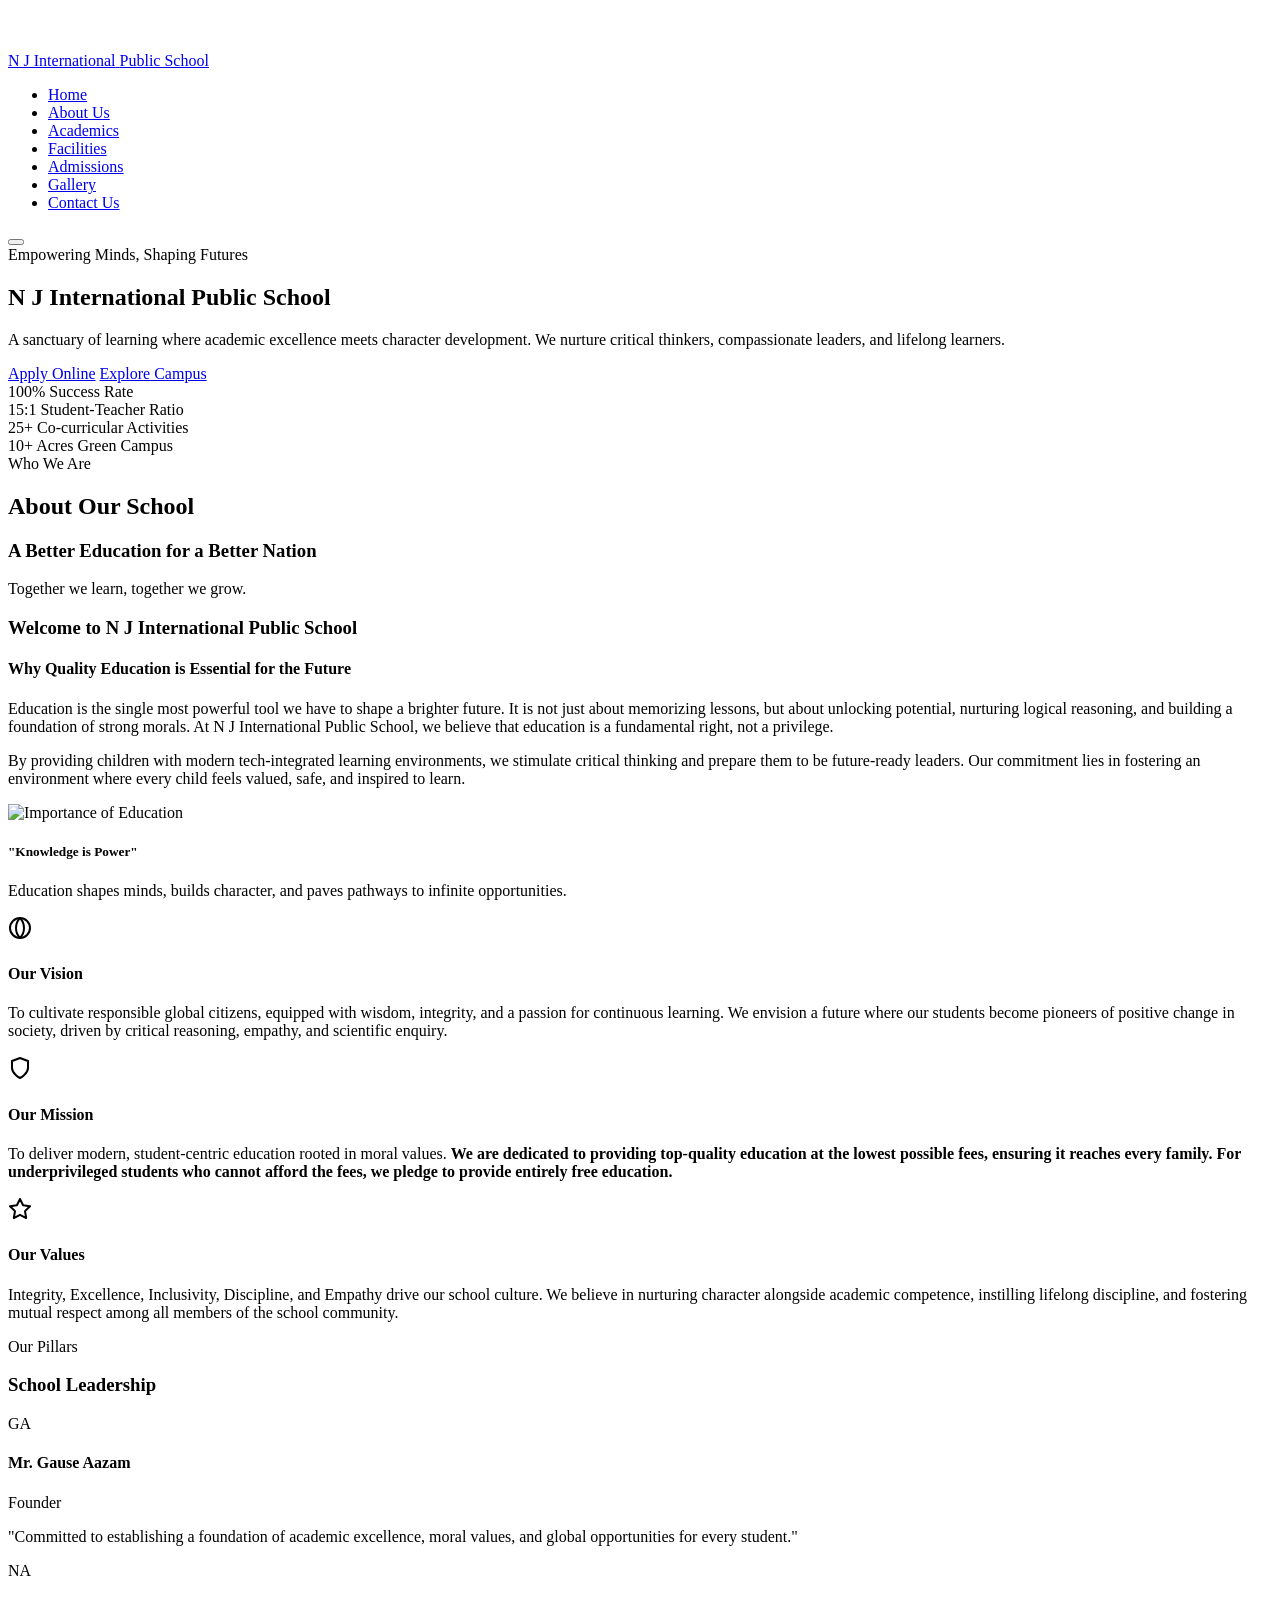
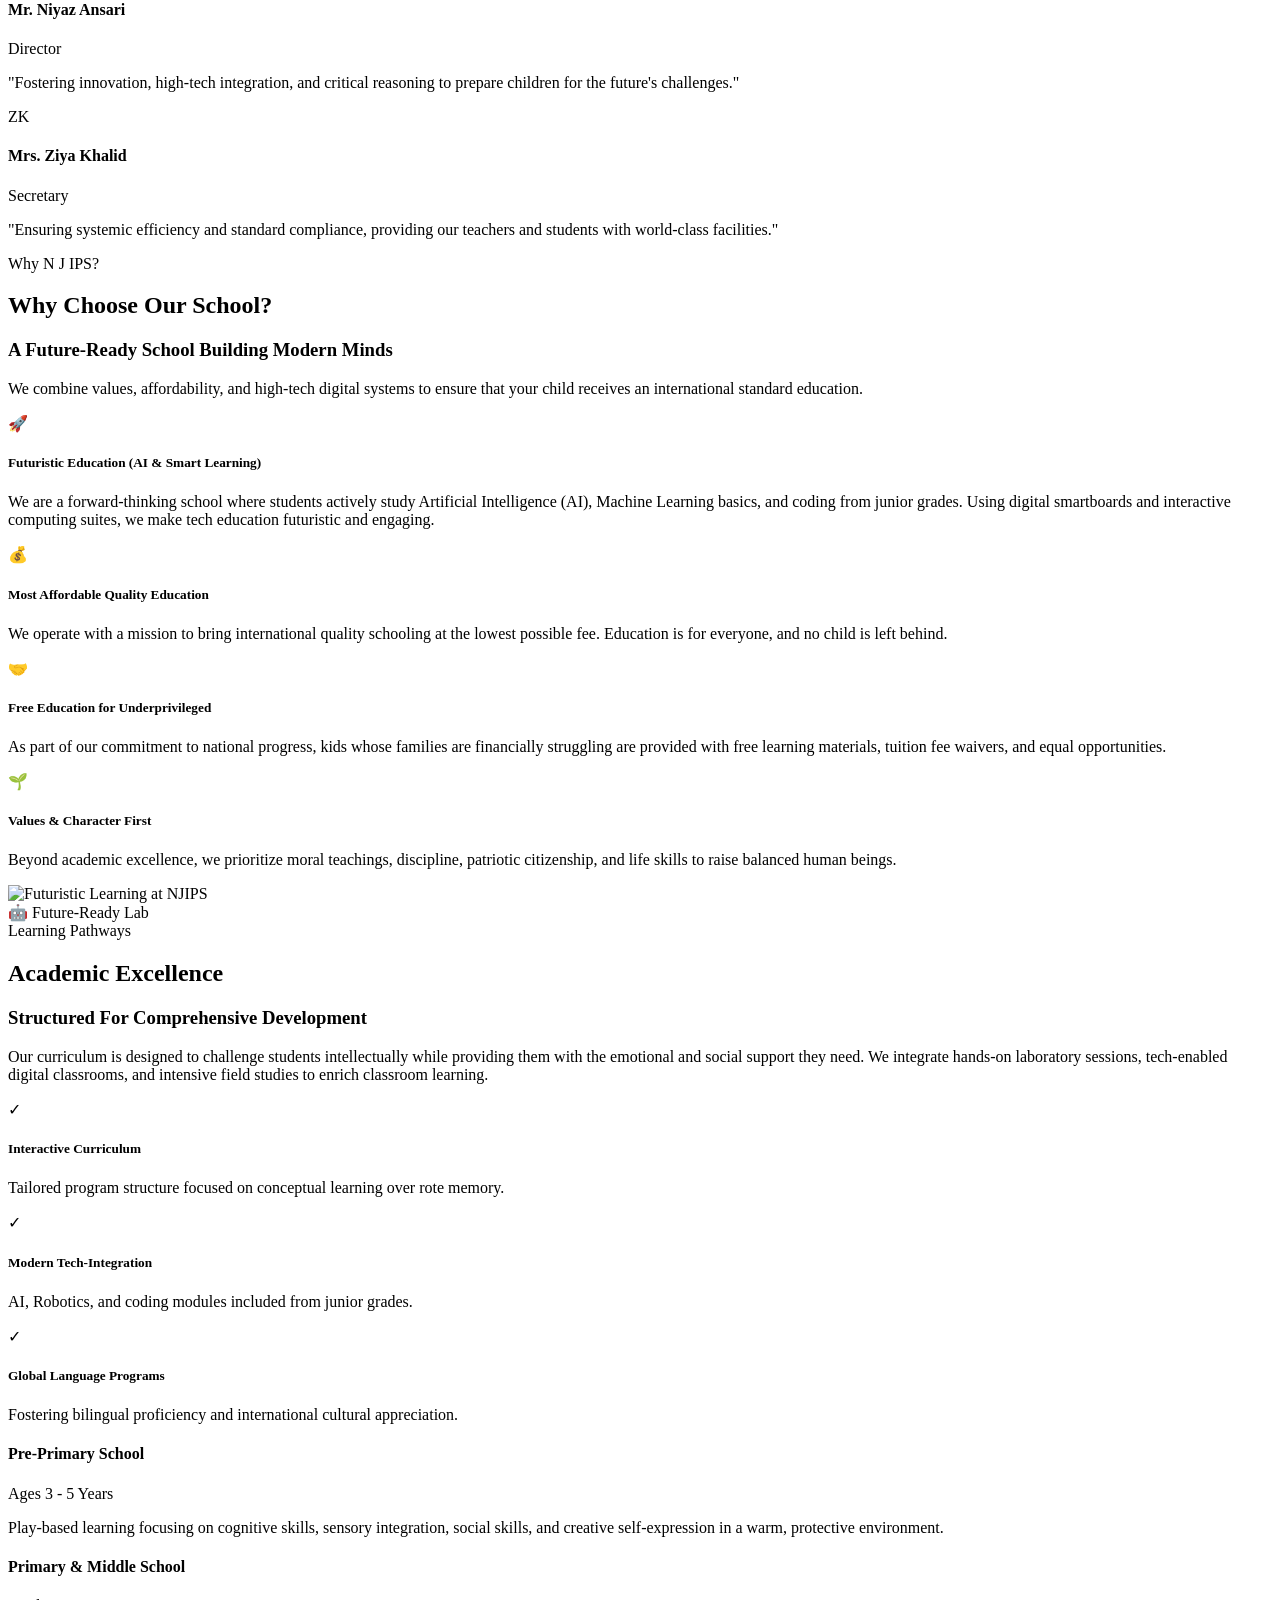
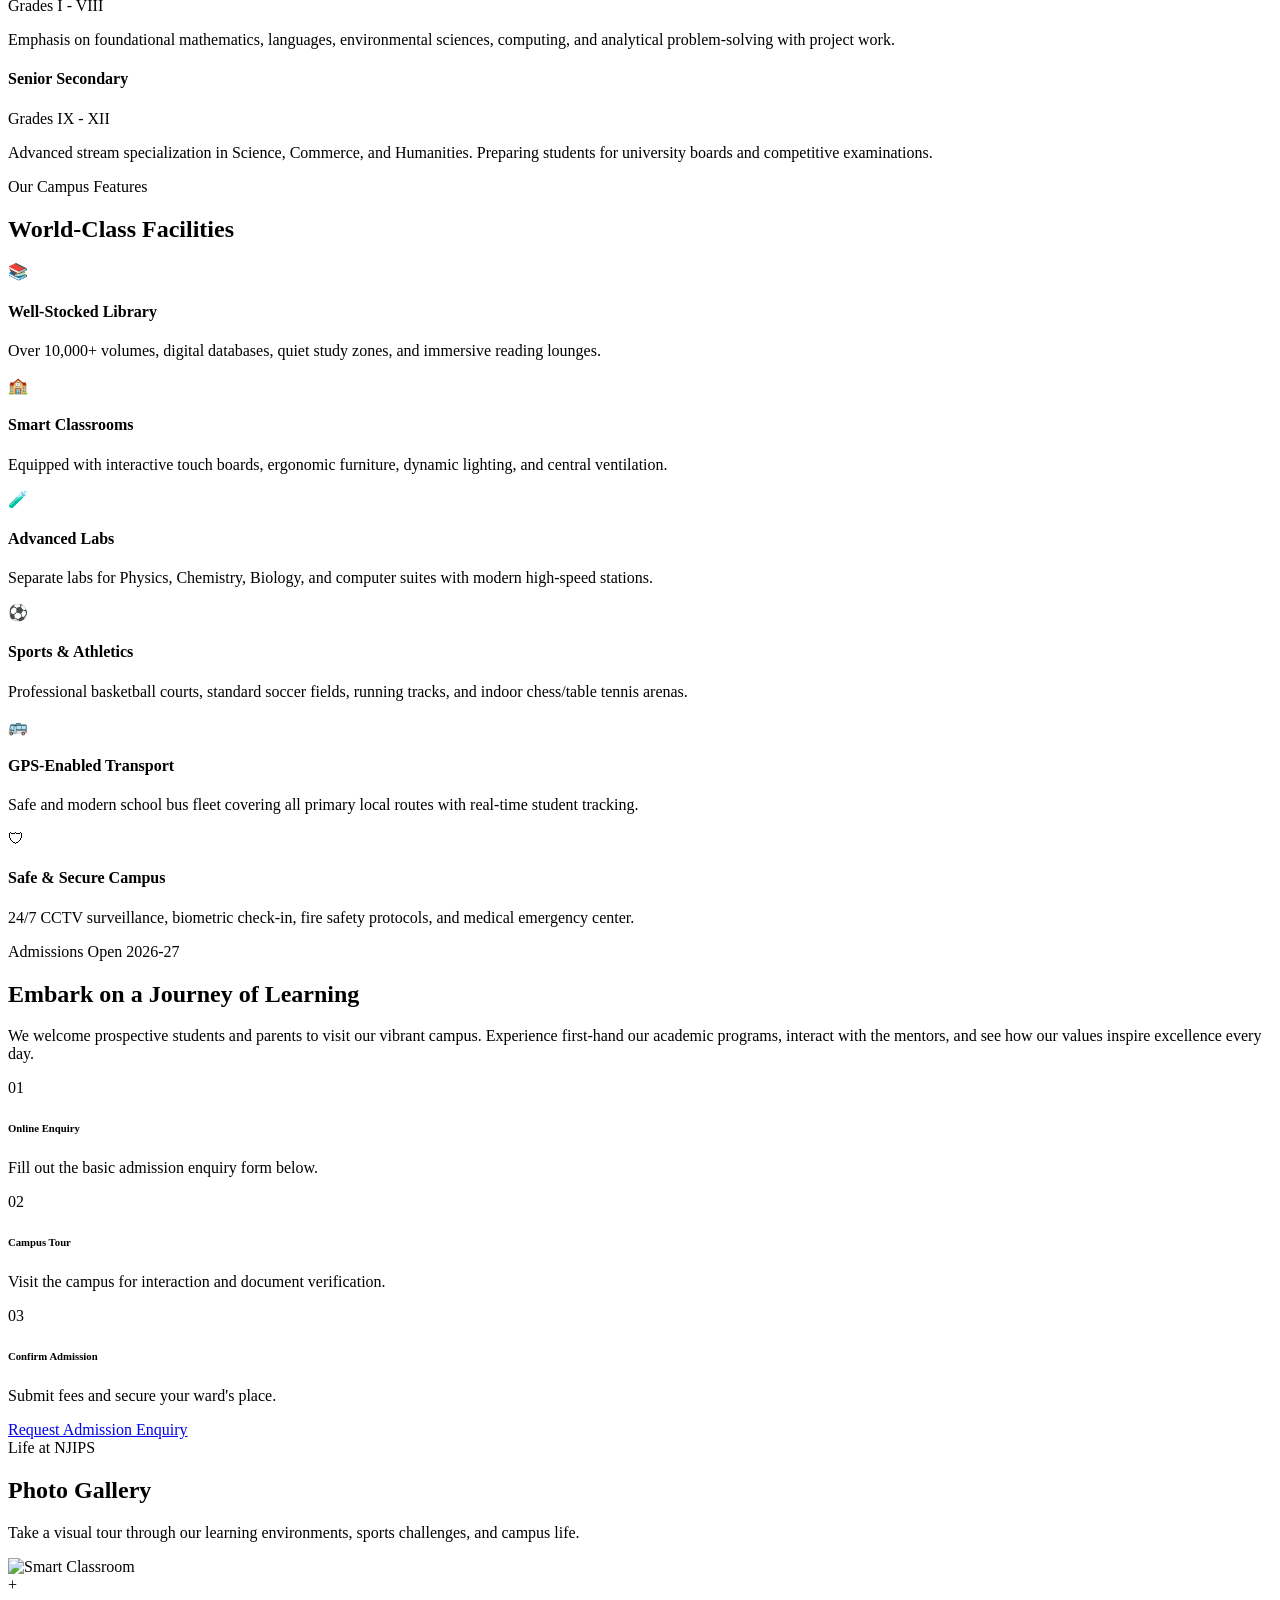
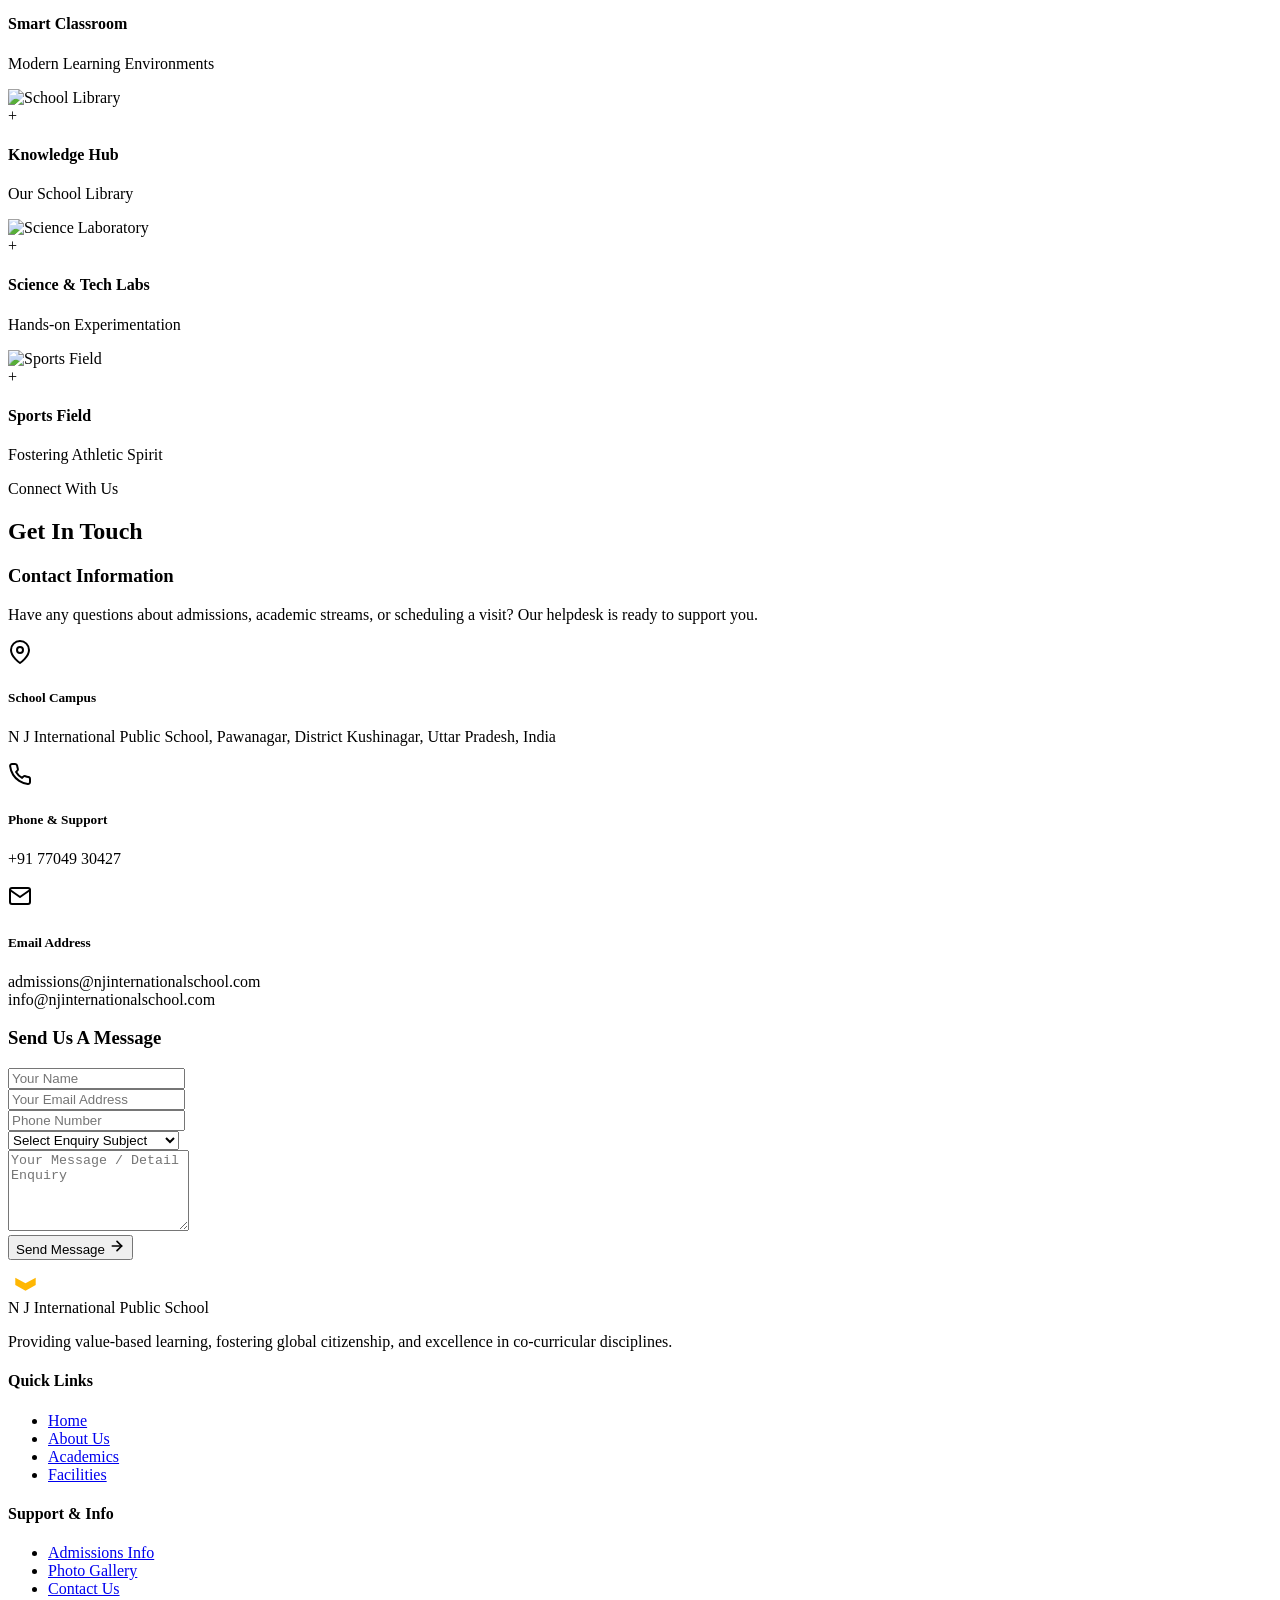
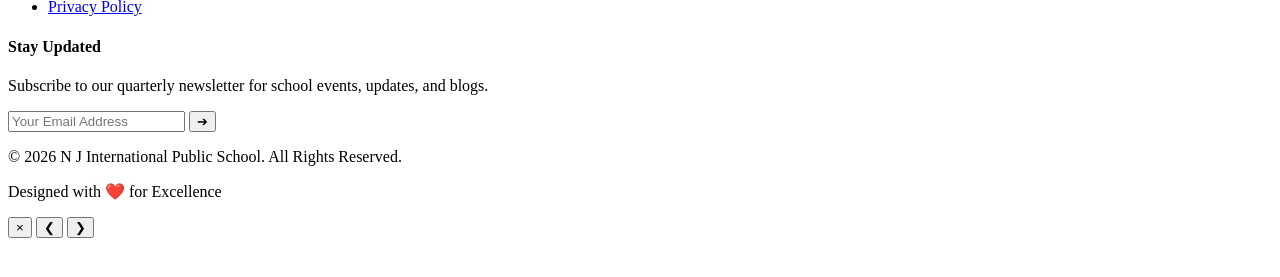
==== index.html @ 153fb217 "Add files via upload" ====
<!DOCTYPE html>
<html lang="en">
<head>
    <meta charset="UTF-8">
    <meta name="viewport" content="width=device-width, initial-scale=1.0">
    <title>N J International Public School | Nurturing Future Leaders</title>
    <meta name="description" content="Welcome to N J International Public School. We provide quality education, holistic development, and world-class facilities in a nurturing environment.">
    <!-- Google Fonts -->
    <link rel="preconnect" href="https://fonts.googleapis.com">
    <link rel="preconnect" href="https://fonts.gstatic.com" crossorigin>
    <link href="https://fonts.googleapis.com/css2?family=Outfit:wght@300;400;500;600;700;800&family=Plus+Jakarta+Sans:wght@300;400;500;600;700&display=swap" rel="stylesheet">
    <!-- Stylesheet -->
    <link rel="stylesheet" href="css/style.css">
</head>
<body>

<!-- Header & Navigation -->
<header id="main-header">
    <div class="container header-container">
        <a href="#home" class="logo-area">
            <div class="logo-icon">
                <svg width="40" height="40" viewBox="0 0 24 24" fill="none" xmlns="http://www.w3.org/2000/svg">
                    <path d="M12 3L1 9L12 15L21 10.09V17H23V9L12 3Z" fill="var(--color-primary)"/>
                    <path d="M5 12.18V17.18L12 21L19 17.18V12.18L12 16L5 12.18Z" fill="var(--color-secondary)"/>
                </svg>
            </div>
            <div class="logo-text">
                <span class="brand-name">N J International</span>
                <span class="brand-sub">Public School</span>
            </div>
        </a>
        
        <nav class="nav-bar" id="nav-bar">
            <ul class="nav-links">
                <li><a href="#home" class="nav-link active">Home</a></li>
                <li><a href="#about" class="nav-link">About Us</a></li>
                <li><a href="#academics" class="nav-link">Academics</a></li>
                <li><a href="#facilities" class="nav-link">Facilities</a></li>
                <li><a href="#admissions" class="nav-link">Admissions</a></li>
                <li><a href="#gallery" class="nav-link">Gallery</a></li>
                <li><a href="#contact" class="nav-link">Contact Us</a></li>
            </ul>
        </nav>

        <button class="mobile-nav-toggle" aria-label="Toggle Menu" id="mobile-toggle">
            <span class="hamburger"></span>
        </button>
    </div>
</header>

<!-- Hero Section -->
<section id="home" class="hero">
    <div class="hero-overlay"></div>
    <div class="container hero-container">
        <div class="hero-content">
            <span class="hero-tag">Empowering Minds, Shaping Futures</span>
            <h1 class="hero-title">N J International Public School</h1>
            <p class="hero-description">
                A sanctuary of learning where academic excellence meets character development. We nurture critical thinkers, compassionate leaders, and lifelong learners.
            </p>
            <div class="hero-actions">
                <a href="#admissions" class="btn btn-primary" id="btn-hero-apply">Apply Online</a>
                <a href="#about" class="btn btn-secondary" id="btn-hero-explore">Explore Campus</a>
            </div>
        </div>
    </div>
    <div class="hero-shapes">
        <div class="shape shape-1"></div>
        <div class="shape shape-2"></div>
    </div>
</section>

<!-- Quick Stats Section -->
<section class="stats-bar">
    <div class="container stats-container">
        <div class="stat-item">
            <span class="stat-number">100%</span>
            <span class="stat-label">Success Rate</span>
        </div>
        <div class="stat-item">
            <span class="stat-number">15:1</span>
            <span class="stat-label">Student-Teacher Ratio</span>
        </div>
        <div class="stat-item">
            <span class="stat-number">25+</span>
            <span class="stat-label">Co-curricular Activities</span>
        </div>
        <div class="stat-item">
            <span class="stat-number">10+</span>
            <span class="stat-label">Acres Green Campus</span>
        </div>
    </div>
</section>

<!-- About Us Section -->
<section id="about" class="section-padding">
    <div class="container">
        <div class="section-header">
            <span class="sub-title">Who We Are</span>
            <h2 class="section-title">About Our School</h2>
            <div class="title-bar"></div>
        </div>
        
        <!-- Slogan Banner -->
        <div class="slogan-banner">
            <h3>A Better Education for a Better Nation</h3>
            <p>Together we learn, together we grow.</p>
        </div>

        <div class="about-wrapper">
            <div class="about-info">
                <h3 class="about-headline">Welcome to N J International Public School</h3>
                <h4 class="about-subheadline">Why Quality Education is Essential for the Future</h4>
                <p class="about-text">
                    Education is the single most powerful tool we have to shape a brighter future. It is not just about memorizing lessons, but about unlocking potential, nurturing logical reasoning, and building a foundation of strong morals. At N J International Public School, we believe that education is a fundamental right, not a privilege.
                </p>
                <p class="about-text">
                    By providing children with modern tech-integrated learning environments, we stimulate critical thinking and prepare them to be future-ready leaders. Our commitment lies in fostering an environment where every child feels valued, safe, and inspired to learn.
                </p>
            </div>
            
            <div class="about-image-side">
                <div class="about-image-wrapper">
                    <img src="images/education_importance.png" alt="Importance of Education" loading="lazy">
                    <div class="image-overlay-card">
                        <h5>"Knowledge is Power"</h5>
                        <p>Education shapes minds, builds character, and paves pathways to infinite opportunities.</p>
                    </div>
                </div>
            </div>
        </div>

        <!-- Vision, Mission & Values Grid -->
        <div class="about-pillars-grid">
            <div class="about-pillar-card card-vision">
                <div class="pillar-icon">
                    <svg width="24" height="24" viewBox="0 0 24 24" fill="none" stroke="currentColor" stroke-width="2" stroke-linecap="round" stroke-linejoin="round"><circle cx="12" cy="12" r="10"/><path d="M12 2a14.5 14.5 0 0 0 0 20 14.5 14.5 0 0 0 0-20"/></svg>
                </div>
                <h4>Our Vision</h4>
                <p>To cultivate responsible global citizens, equipped with wisdom, integrity, and a passion for continuous learning. We envision a future where our students become pioneers of positive change in society, driven by critical reasoning, empathy, and scientific enquiry.</p>
            </div>
            
            <div class="about-pillar-card card-mission">
                <div class="pillar-icon">
                    <svg width="24" height="24" viewBox="0 0 24 24" fill="none" stroke="currentColor" stroke-width="2" stroke-linecap="round" stroke-linejoin="round"><path d="M12 22s8-4 8-10V5l-8-3-8 3v7c0 6 8 10 8 10z"/></svg>
                </div>
                <h4>Our Mission</h4>
                <p>To deliver modern, student-centric education rooted in moral values. <strong>We are dedicated to providing top-quality education at the lowest possible fees, ensuring it reaches every family. For underprivileged students who cannot afford the fees, we pledge to provide entirely free education.</strong></p>
            </div>
            
            <div class="about-pillar-card card-values">
                <div class="pillar-icon">
                    <svg width="24" height="24" viewBox="0 0 24 24" fill="none" stroke="currentColor" stroke-width="2" stroke-linecap="round" stroke-linejoin="round"><polygon points="12 2 15.09 8.26 22 9.27 17 14.14 18.18 21.02 12 17.77 5.82 21.02 7 14.14 2 9.27 8.91 8.26 12 2"/></svg>
                </div>
                <h4>Our Values</h4>
                <p>Integrity, Excellence, Inclusivity, Discipline, and Empathy drive our school culture. We believe in nurturing character alongside academic competence, instilling lifelong discipline, and fostering mutual respect among all members of the school community.</p>
            </div>
        </div>
        
        <!-- School Leadership Sub-section -->
        <div class="leadership-section">
            <div class="section-header small-header">
                <span class="sub-title">Our Pillars</span>
                <h3 class="leadership-title">School Leadership</h3>
                <div class="title-bar"></div>
            </div>
            
            <div class="leadership-grid">
                <div class="leader-card">
                    <div class="leader-avatar">GA</div>
                    <h4>Mr. Gause Aazam</h4>
                    <span class="leader-role">Founder</span>
                    <p class="leader-message">"Committed to establishing a foundation of academic excellence, moral values, and global opportunities for every student."</p>
                </div>
                
                <div class="leader-card">
                    <div class="leader-avatar">NA</div>
                    <h4>Mr. Niyaz Ansari</h4>
                    <span class="leader-role">Director</span>
                    <p class="leader-message">"Fostering innovation, high-tech integration, and critical reasoning to prepare children for the future's challenges."</p>
                </div>
                
                <div class="leader-card">
                    <div class="leader-avatar">ZK</div>
                    <h4>Mrs. Ziya Khalid</h4>
                    <span class="leader-role">Secretary</span>
                    <p class="leader-message">"Ensuring systemic efficiency and standard compliance, providing our teachers and students with world-class facilities."</p>
                </div>
            </div>
        </div>
    </div>

<!-- Why Choose Us Section -->
<section id="why-choose" class="section-padding">
    <div class="container">
        <div class="section-header">
            <span class="sub-title">Why N J IPS?</span>
            <h2 class="section-title">Why Choose Our School?</h2>
            <div class="title-bar"></div>
        </div>

        <div class="why-choose-wrapper">
            <div class="why-choose-text">
                <h3>A Future-Ready School Building Modern Minds</h3>
                <p class="why-choose-lead">
                    We combine values, affordability, and high-tech digital systems to ensure that your child receives an international standard education.
                </p>

                <div class="why-points-grid">
                    <div class="why-point-item">
                        <div class="point-icon">🚀</div>
                        <div>
                            <h5>Futuristic Education (AI & Smart Learning)</h5>
                            <p>We are a forward-thinking school where students actively study Artificial Intelligence (AI), Machine Learning basics, and coding from junior grades. Using digital smartboards and interactive computing suites, we make tech education futuristic and engaging.</p>
                        </div>
                    </div>

                    <div class="why-point-item">
                        <div class="point-icon">💰</div>
                        <div>
                            <h5>Most Affordable Quality Education</h5>
                            <p>We operate with a mission to bring international quality schooling at the lowest possible fee. Education is for everyone, and no child is left behind.</p>
                        </div>
                    </div>

                    <div class="why-point-item">
                        <div class="point-icon">🤝</div>
                        <div>
                            <h5>Free Education for Underprivileged</h5>
                            <p>As part of our commitment to national progress, kids whose families are financially struggling are provided with free learning materials, tuition fee waivers, and equal opportunities.</p>
                        </div>
                    </div>

                    <div class="why-point-item">
                        <div class="point-icon">🌱</div>
                        <div>
                            <h5>Values & Character First</h5>
                            <p>Beyond academic excellence, we prioritize moral teachings, discipline, patriotic citizenship, and life skills to raise balanced human beings.</p>
                        </div>
                    </div>
                </div>
            </div>

            <div class="why-choose-image">
                <div class="why-image-container">
                    <img src="images/futuristic_learning.png" alt="Futuristic Learning at NJIPS" loading="lazy">
                    <div class="tech-glow-badge">
                        <span>🤖 Future-Ready Lab</span>
                    </div>
                </div>
            </div>
        </div>
    </div>
</section>

<!-- Academics Section -->
<section id="academics" class="section-padding light-bg">
    <div class="container">
        <div class="section-header">
            <span class="sub-title">Learning Pathways</span>
            <h2 class="section-title">Academic Excellence</h2>
            <div class="title-bar"></div>
        </div>

        <div class="academics-grid">
            <div class="academic-text-column">
                <h3>Structured For Comprehensive Development</h3>
                <p>
                    Our curriculum is designed to challenge students intellectually while providing them with the emotional and social support they need. We integrate hands-on laboratory sessions, tech-enabled digital classrooms, and intensive field studies to enrich classroom learning.
                </p>
                <div class="academics-bullets">
                    <div class="bullet-item">
                        <span class="bullet-check">✓</span>
                        <div>
                            <h5>Interactive Curriculum</h5>
                            <p>Tailored program structure focused on conceptual learning over rote memory.</p>
                        </div>
                    </div>
                    <div class="bullet-item">
                        <span class="bullet-check">✓</span>
                        <div>
                            <h5>Modern Tech-Integration</h5>
                            <p>AI, Robotics, and coding modules included from junior grades.</p>
                        </div>
                    </div>
                    <div class="bullet-item">
                        <span class="bullet-check">✓</span>
                        <div>
                            <h5>Global Language Programs</h5>
                            <p>Fostering bilingual proficiency and international cultural appreciation.</p>
                        </div>
                    </div>
                </div>
            </div>

            <div class="academics-cards-column">
                <div class="academic-tier-card">
                    <div class="tier-header">
                        <h4>Pre-Primary School</h4>
                        <span class="tier-age">Ages 3 - 5 Years</span>
                    </div>
                    <p>Play-based learning focusing on cognitive skills, sensory integration, social skills, and creative self-expression in a warm, protective environment.</p>
                </div>
                
                <div class="academic-tier-card featured-tier">
                    <div class="tier-header">
                        <h4>Primary & Middle School</h4>
                        <span class="tier-age">Grades I - VIII</span>
                    </div>
                    <p>Emphasis on foundational mathematics, languages, environmental sciences, computing, and analytical problem-solving with project work.</p>
                </div>

                <div class="academic-tier-card">
                    <div class="tier-header">
                        <h4>Senior Secondary</h4>
                        <span class="tier-age">Grades IX - XII</span>
                    </div>
                    <p>Advanced stream specialization in Science, Commerce, and Humanities. Preparing students for university boards and competitive examinations.</p>
                </div>
            </div>
        </div>
    </div>
</section>

<!-- Facilities Section -->
<section id="facilities" class="section-padding">
    <div class="container">
        <div class="section-header">
            <span class="sub-title">Our Campus Features</span>
            <h2 class="section-title">World-Class Facilities</h2>
            <div class="title-bar"></div>
        </div>
        
        <div class="facilities-grid">
            <div class="facility-card">
                <div class="facility-icon">📚</div>
                <div class="facility-info">
                    <h4>Well-Stocked Library</h4>
                    <p>Over 10,000+ volumes, digital databases, quiet study zones, and immersive reading lounges.</p>
                </div>
            </div>
            
            <div class="facility-card">
                <div class="facility-icon">🏫</div>
                <div class="facility-info">
                    <h4>Smart Classrooms</h4>
                    <p>Equipped with interactive touch boards, ergonomic furniture, dynamic lighting, and central ventilation.</p>
                </div>
            </div>
            
            <div class="facility-card">
                <div class="facility-icon">🧪</div>
                <div class="facility-info">
                    <h4>Advanced Labs</h4>
                    <p>Separate labs for Physics, Chemistry, Biology, and computer suites with modern high-speed stations.</p>
                </div>
            </div>
            
            <div class="facility-card">
                <div class="facility-icon">⚽</div>
                <div class="facility-info">
                    <h4>Sports & Athletics</h4>
                    <p>Professional basketball courts, standard soccer fields, running tracks, and indoor chess/table tennis arenas.</p>
                </div>
            </div>
            
            <div class="facility-card">
                <div class="facility-icon">🚌</div>
                <div class="facility-info">
                    <h4>GPS-Enabled Transport</h4>
                    <p>Safe and modern school bus fleet covering all primary local routes with real-time student tracking.</p>
                </div>
            </div>
            
            <div class="facility-card">
                <div class="facility-icon">🛡</div>
                <div class="facility-info">
                    <h4>Safe & Secure Campus</h4>
                    <p>24/7 CCTV surveillance, biometric check-in, fire safety protocols, and medical emergency center.</p>
                </div>
            </div>
        </div>
    </div>
</section>

<!-- Admissions Section -->
<section id="admissions" class="section-padding light-bg admissions-section">
    <div class="container admissions-container">
        <div class="admissions-card">
            <div class="admissions-content">
                <span class="sub-title text-light">Admissions Open 2026-27</span>
                <h2 class="admissions-title">Embark on a Journey of Learning</h2>
                <p class="admissions-p">
                    We welcome prospective students and parents to visit our vibrant campus. Experience first-hand our academic programs, interact with the mentors, and see how our values inspire excellence every day.
                </p>
                <div class="admissions-steps">
                    <div class="step-card">
                        <div class="step-num">01</div>
                        <div>
                            <h6>Online Enquiry</h6>
                            <p>Fill out the basic admission enquiry form below.</p>
                        </div>
                    </div>
                    <div class="step-card">
                        <div class="step-num">02</div>
                        <div>
                            <h6>Campus Tour</h6>
                            <p>Visit the campus for interaction and document verification.</p>
                        </div>
                    </div>
                    <div class="step-card">
                        <div class="step-num">03</div>
                        <div>
                            <h6>Confirm Admission</h6>
                            <p>Submit fees and secure your ward's place.</p>
                        </div>
                    </div>
                </div>
                <a href="#contact" class="btn btn-primary" id="btn-admission-enquiry">Request Admission Enquiry</a>
            </div>
        </div>
    </div>
</section>

<!-- Gallery Section -->
<section id="gallery" class="section-padding">
    <div class="container">
        <div class="section-header">
            <span class="sub-title">Life at NJIPS</span>
            <h2 class="section-title">Photo Gallery</h2>
            <div class="title-bar"></div>
        </div>
        
        <p class="gallery-lead">Take a visual tour through our learning environments, sports challenges, and campus life.</p>
        
        <div class="gallery-grid">
            <div class="gallery-item" data-title="Modern Smart Classroom" data-desc="Fully digital interactive classrooms for student participation.">
                <img src="images/classroom.png" alt="Smart Classroom" loading="lazy">
                <div class="gallery-overlay">
                    <span class="zoom-icon">+</span>
                    <h4>Smart Classroom</h4>
                    <p>Modern Learning Environments</p>
                </div>
            </div>
            
            <div class="gallery-item" data-title="Well-Equipped Library" data-desc="A repository of wisdom with reference materials and digital journals.">
                <img src="images/library.png" alt="School Library" loading="lazy">
                <div class="gallery-overlay">
                    <span class="zoom-icon">+</span>
                    <h4>Knowledge Hub</h4>
                    <p>Our School Library</p>
                </div>
            </div>
            
            <div class="gallery-item" data-title="Science & Tech Labs" data-desc="Nurturing scientific inquisitiveness and practical experimentation.">
                <img src="images/science_lab.png" alt="Science Laboratory" loading="lazy">
                <div class="gallery-overlay">
                    <span class="zoom-icon">+</span>
                    <h4>Science & Tech Labs</h4>
                    <p>Hands-on Experimentation</p>
                </div>
            </div>
            
            <div class="gallery-item" data-title="Sports Playground" data-desc="Wide open football fields and athletic zones to build teamwork.">
                <img src="images/sports_field.png" alt="Sports Field" loading="lazy">
                <div class="gallery-overlay">
                    <span class="zoom-icon">+</span>
                    <h4>Sports Field</h4>
                    <p>Fostering Athletic Spirit</p>
                </div>
            </div>
        </div>
    </div>
</section>

<!-- Contact Us Section -->
<section id="contact" class="section-padding light-bg">
    <div class="container">
        <div class="section-header">
            <span class="sub-title">Connect With Us</span>
            <h2 class="section-title">Get In Touch</h2>
            <div class="title-bar"></div>
        </div>
        
        <div class="contact-wrapper">
            <!-- Contact Details -->
            <div class="contact-details">
                <h3>Contact Information</h3>
                <p class="contact-intro">Have any questions about admissions, academic streams, or scheduling a visit? Our helpdesk is ready to support you.</p>
                
                <div class="contact-info-list">
                    <div class="contact-info-item">
                        <div class="info-icon">
                            <svg width="24" height="24" viewBox="0 0 24 24" fill="none" stroke="currentColor" stroke-width="2" stroke-linecap="round" stroke-linejoin="round"><path d="M21 10c0 7-9 13-9 13s-9-6-9-13a9 9 0 0 1 18 0z"/><circle cx="12" cy="10" r="3"/></svg>
                        </div>
                        <div class="info-content">
                            <h5>School Campus</h5>
                            <p>N J International Public School, Pawanagar, District Kushinagar, Uttar Pradesh, India</p>
                        </div>
                    </div>
                    
                    <div class="contact-info-item">
                        <div class="info-icon">
                            <svg width="24" height="24" viewBox="0 0 24 24" fill="none" stroke="currentColor" stroke-width="2" stroke-linecap="round" stroke-linejoin="round"><path d="M22 16.92v3a2 2 0 0 1-2.18 2 19.79 19.79 0 0 1-8.63-3.07 19.5 19.5 0 0 1-6-6 19.79 19.79 0 0 1-3.07-8.67A2 2 0 0 1 4.11 2h3a2 2 0 0 1 2 1.72 12.84 12.84 0 0 0 .7 2.81 2 2 0 0 1-.45 2.11L8.09 9.91a16 16 0 0 0 6 6l1.27-1.27a2 2 0 0 1 2.11-.45 12.84 12.84 0 0 0 2.81.7A2 2 0 0 1 22 16.92z"/></svg>
                        </div>
                        <div class="info-content">
                            <h5>Phone & Support</h5>
                            <p>+91 77049 30427</p>
                        </div>
                    </div>
                    
                    <div class="contact-info-item">
                        <div class="info-icon">
                            <svg width="24" height="24" viewBox="0 0 24 24" fill="none" stroke="currentColor" stroke-width="2" stroke-linecap="round" stroke-linejoin="round"><path d="M4 4h16c1.1 0 2 .9 2 2v12c0 1.1-.9 2-2 2H4c-1.1 0-2-.9-2-2V6c0-1.1.9-2 2-2z"/><polyline points="22,6 12,13 2,6"/></svg>
                        </div>
                        <div class="info-content">
                            <h5>Email Address</h5>
                            <p>admissions@njinternationalschool.com<br>info@njinternationalschool.com</p>
                        </div>
                    </div>
                </div>
            </div>
            
            <!-- Contact Form -->
            <div class="contact-form-container">
                <h3>Send Us A Message</h3>
                <form class="contact-form" id="contact-form-element">
                    <div class="form-row">
                        <div class="form-group">
                            <input type="text" id="contact-name" name="name" placeholder="Your Name" required>
                        </div>
                        <div class="form-group">
                            <input type="email" id="contact-email" name="email" placeholder="Your Email Address" required>
                        </div>
                    </div>
                    
                    <div class="form-row">
                        <div class="form-group">
                            <input type="tel" id="contact-phone" name="phone" placeholder="Phone Number" required>
                        </div>
                        <div class="form-group">
                            <select id="contact-subject" name="subject" required>
                                <option value="" disabled selected>Select Enquiry Subject</option>
                                <option value="Admissions">Admission Inquiry</option>
                                <option value="General">General Questions</option>
                                <option value="Careers">Careers & Staff Positions</option>
                                <option value="Feedback">Feedback</option>
                            </select>
                        </div>
                    </div>
                    
                    <div class="form-group">
                        <textarea id="contact-message" name="message" rows="5" placeholder="Your Message / Detail Enquiry" required></textarea>
                    </div>
                    
                    <button type="submit" class="btn btn-primary btn-submit" id="btn-contact-submit">
                        <span>Send Message</span>
                        <svg class="submit-arrow" width="16" height="16" viewBox="0 0 24 24" fill="none" stroke="currentColor" stroke-width="2.5" stroke-linecap="round" stroke-linejoin="round"><line x1="5" y1="12" x2="19" y2="12"/><polyline points="12 5 19 12 12 19"/></svg>
                    </button>
                </form>
            </div>
        </div>
    </div>
</section>

<!-- Footer -->
<footer class="footer">
    <div class="container footer-grid">
        <div class="footer-brand-column">
            <div class="logo-area">
                <div class="logo-icon">
                    <svg width="35" height="35" viewBox="0 0 24 24" fill="none" xmlns="http://www.w3.org/2000/svg">
                        <path d="M12 3L1 9L12 15L21 10.09V17H23V9L12 3Z" fill="#fff"/>
                        <path d="M5 12.18V17.18L12 21L19 17.18V12.18L12 16L5 12.18Z" fill="#ffb703"/>
                    </svg>
                </div>
                <div class="logo-text">
                    <span class="brand-name text-white">N J International</span>
                    <span class="brand-sub text-gold">Public School</span>
                </div>
            </div>
            <p class="footer-desc">Providing value-based learning, fostering global citizenship, and excellence in co-curricular disciplines.</p>
        </div>
        
        <div class="footer-links-column">
            <h4>Quick Links</h4>
            <ul>
                <li><a href="#home">Home</a></li>
                <li><a href="#about">About Us</a></li>
                <li><a href="#academics">Academics</a></li>
                <li><a href="#facilities">Facilities</a></li>
            </ul>
        </div>
        
        <div class="footer-links-column">
            <h4>Support & Info</h4>
            <ul>
                <li><a href="#admissions">Admissions Info</a></li>
                <li><a href="#gallery">Photo Gallery</a></li>
                <li><a href="#contact">Contact Us</a></li>
                <li><a href="#">Privacy Policy</a></li>
            </ul>
        </div>
        
        <div class="footer-newsletter-column">
            <h4>Stay Updated</h4>
            <p>Subscribe to our quarterly newsletter for school events, updates, and blogs.</p>
            <form class="newsletter-form" id="newsletter-form">
                <input type="email" placeholder="Your Email Address" required>
                <button type="submit" aria-label="Subscribe">➔</button>
            </form>
        </div>
    </div>
    
    <div class="footer-bottom">
        <div class="container footer-bottom-flex">
            <p>&copy; 2026 N J International Public School. All Rights Reserved.</p>
            <p>Designed with ❤️ for Excellence</p>
        </div>
    </div>
</footer>

<!-- Lightbox Modal for Gallery -->
<div class="lightbox" id="gallery-lightbox">
    <button class="lightbox-close" id="lightbox-close">&times;</button>
    <button class="lightbox-nav nav-prev" id="lightbox-prev">&#10094;</button>
    <button class="lightbox-nav nav-next" id="lightbox-next">&#10095;</button>
    <div class="lightbox-content">
        <img id="lightbox-img" src="" alt="">
        <div class="lightbox-caption">
            <h4 id="lightbox-title"></h4>
            <p id="lightbox-desc"></p>
        </div>
    </div>
</div>

<!-- Custom Toast Notification System -->
<div class="toast-container" id="toast-container"></div>

<!-- Script -->
<script src="js/main.js"></script>
</body>
</html>
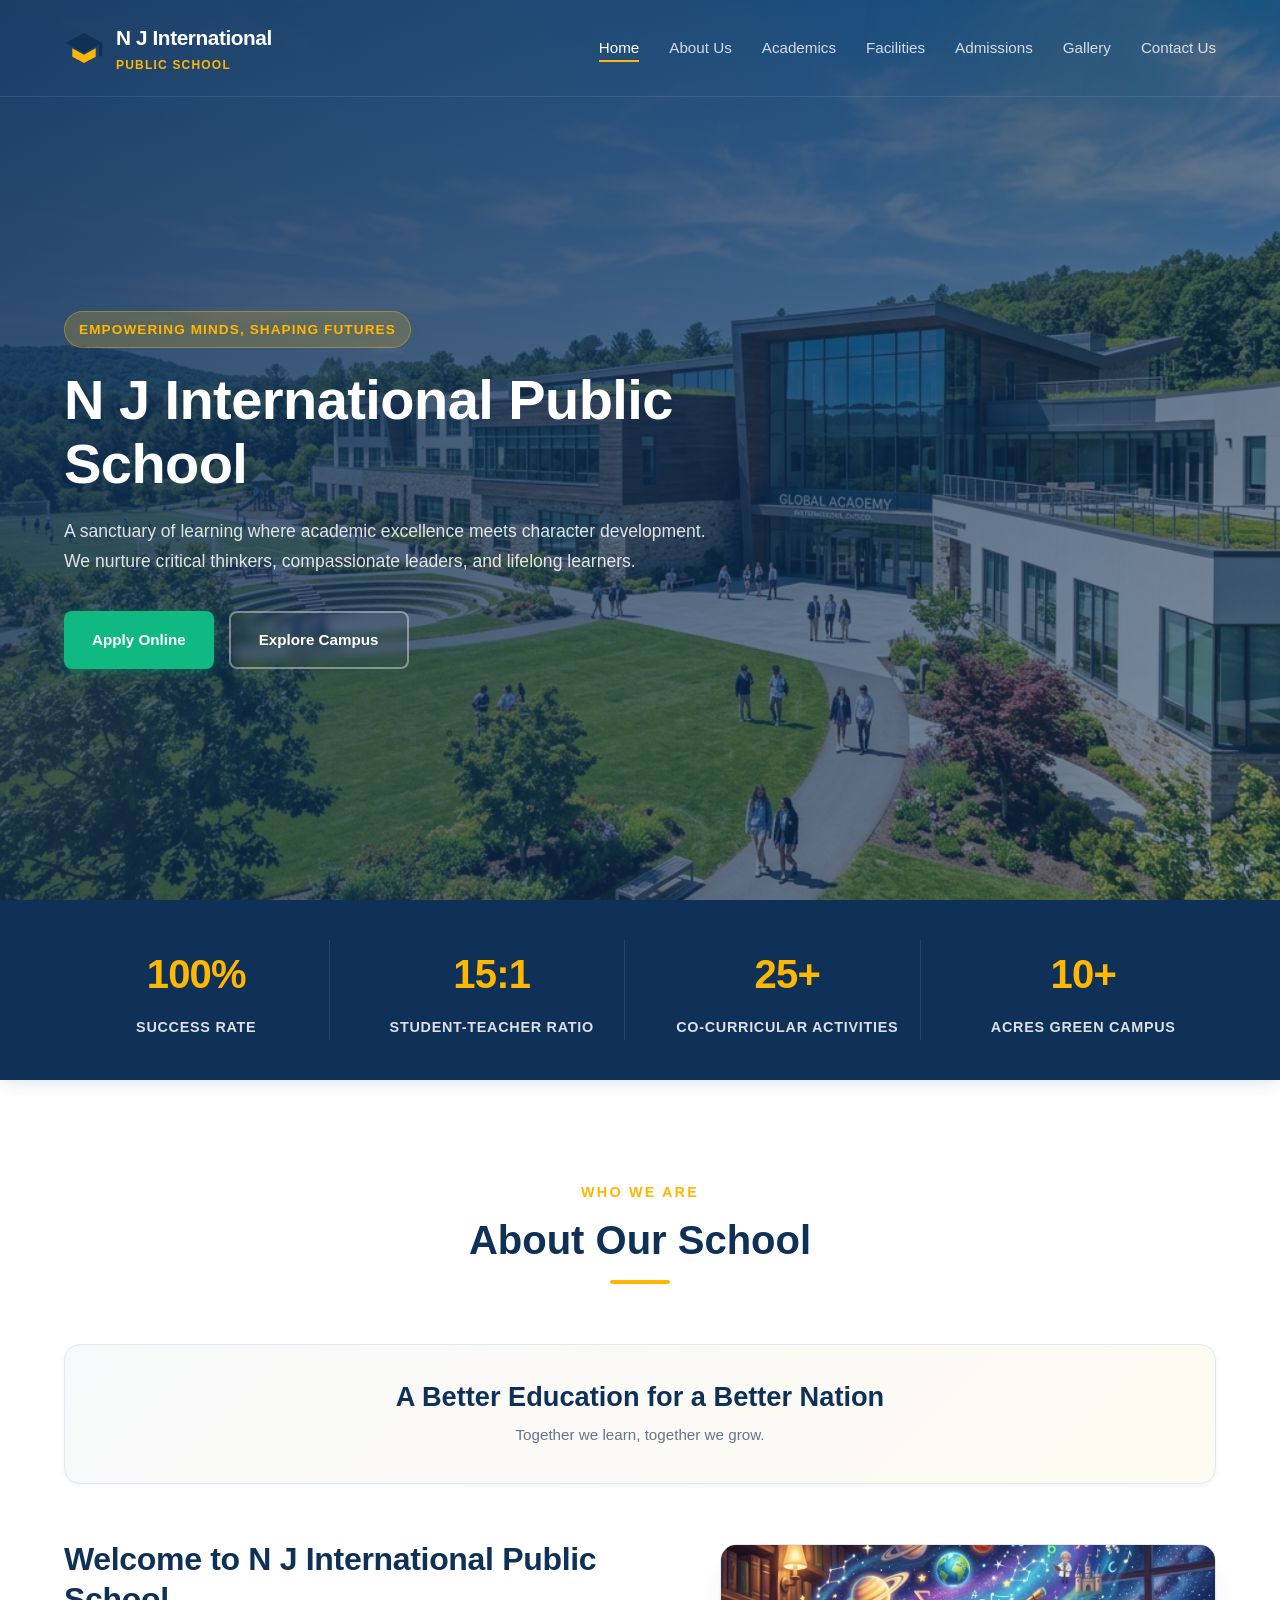
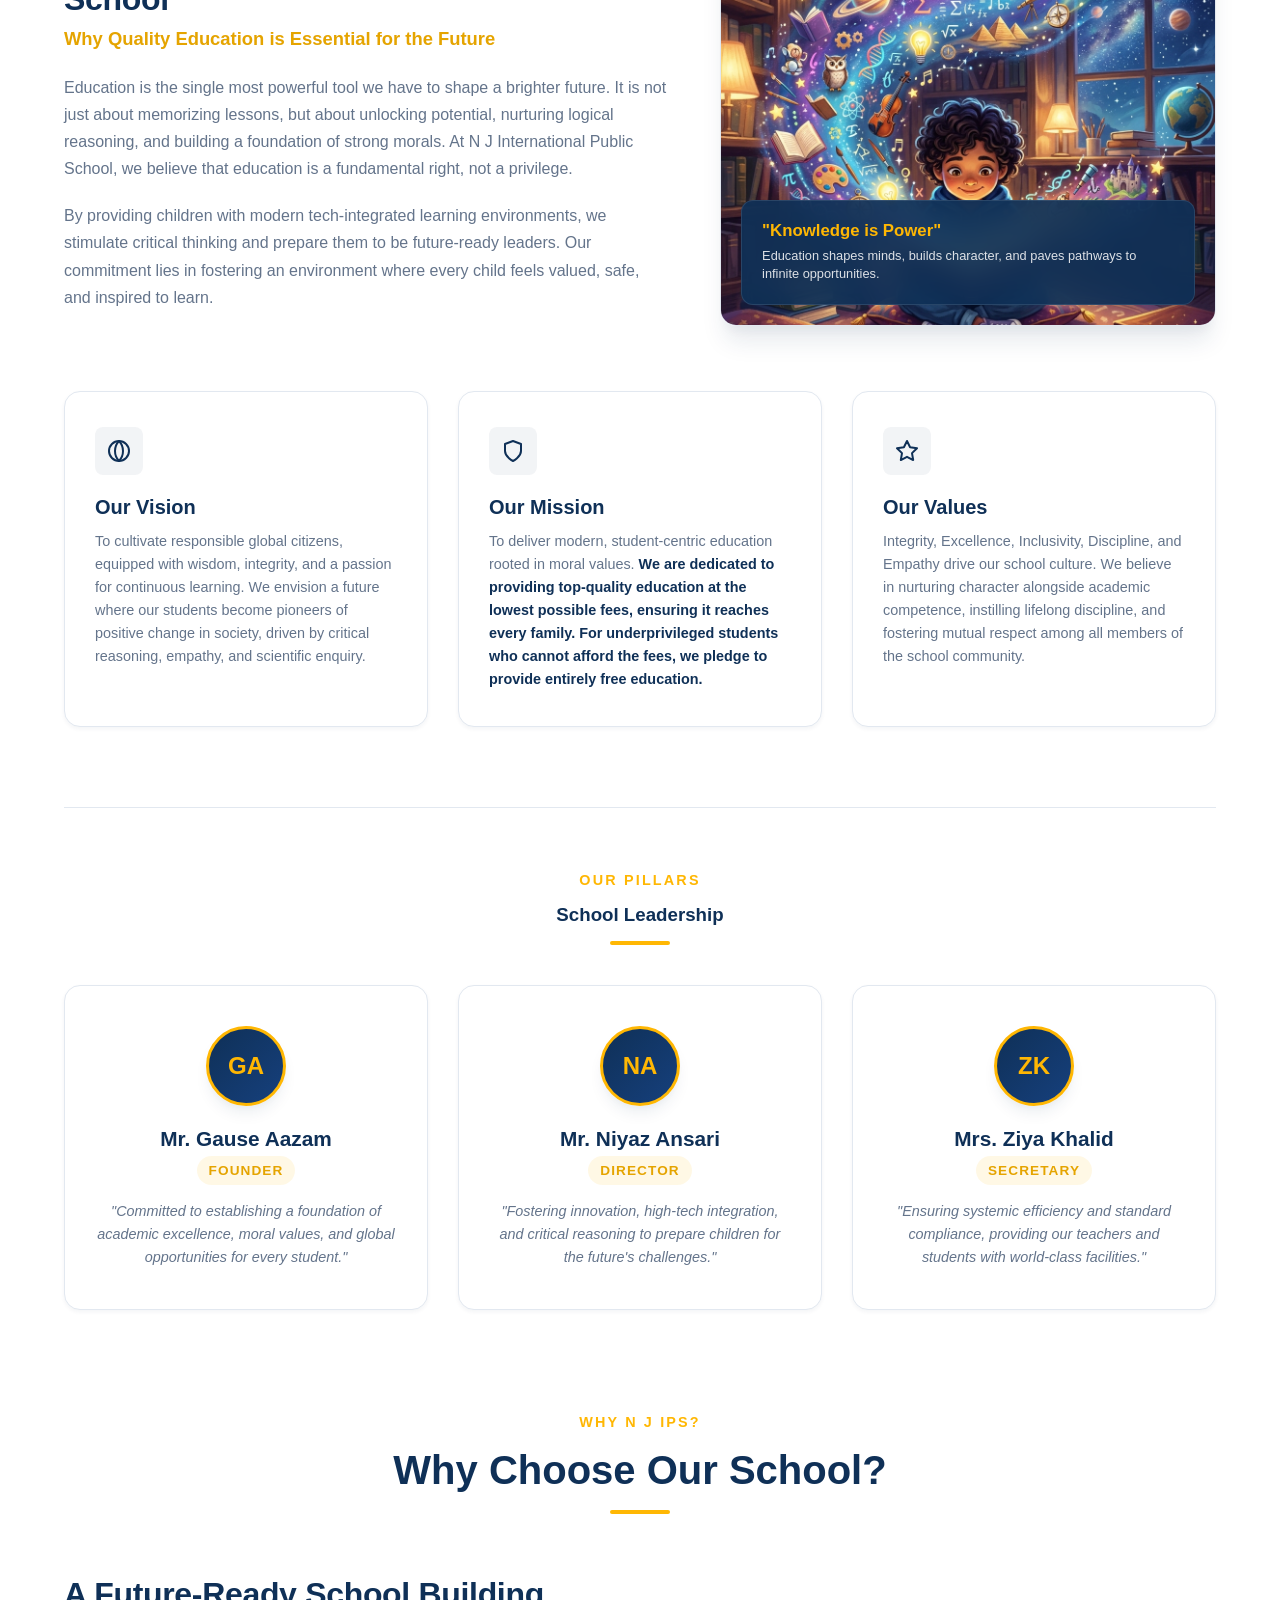
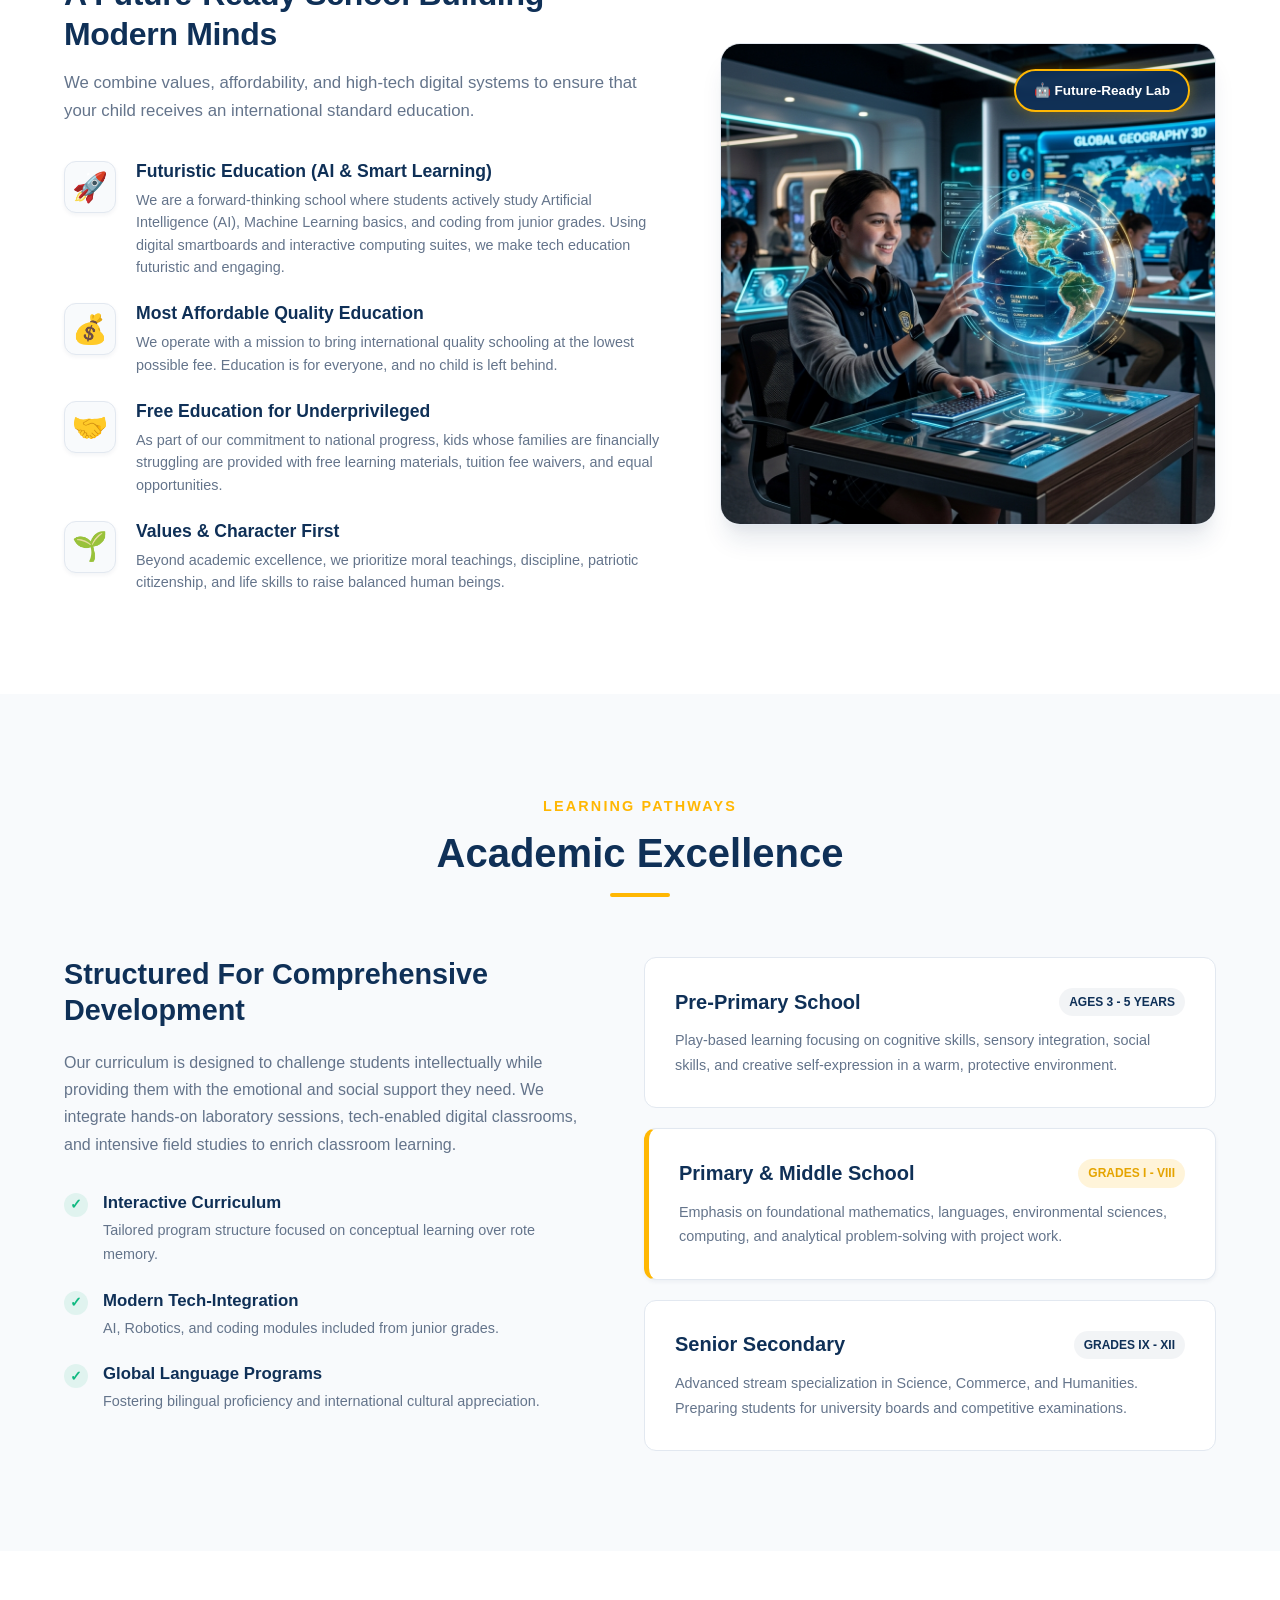
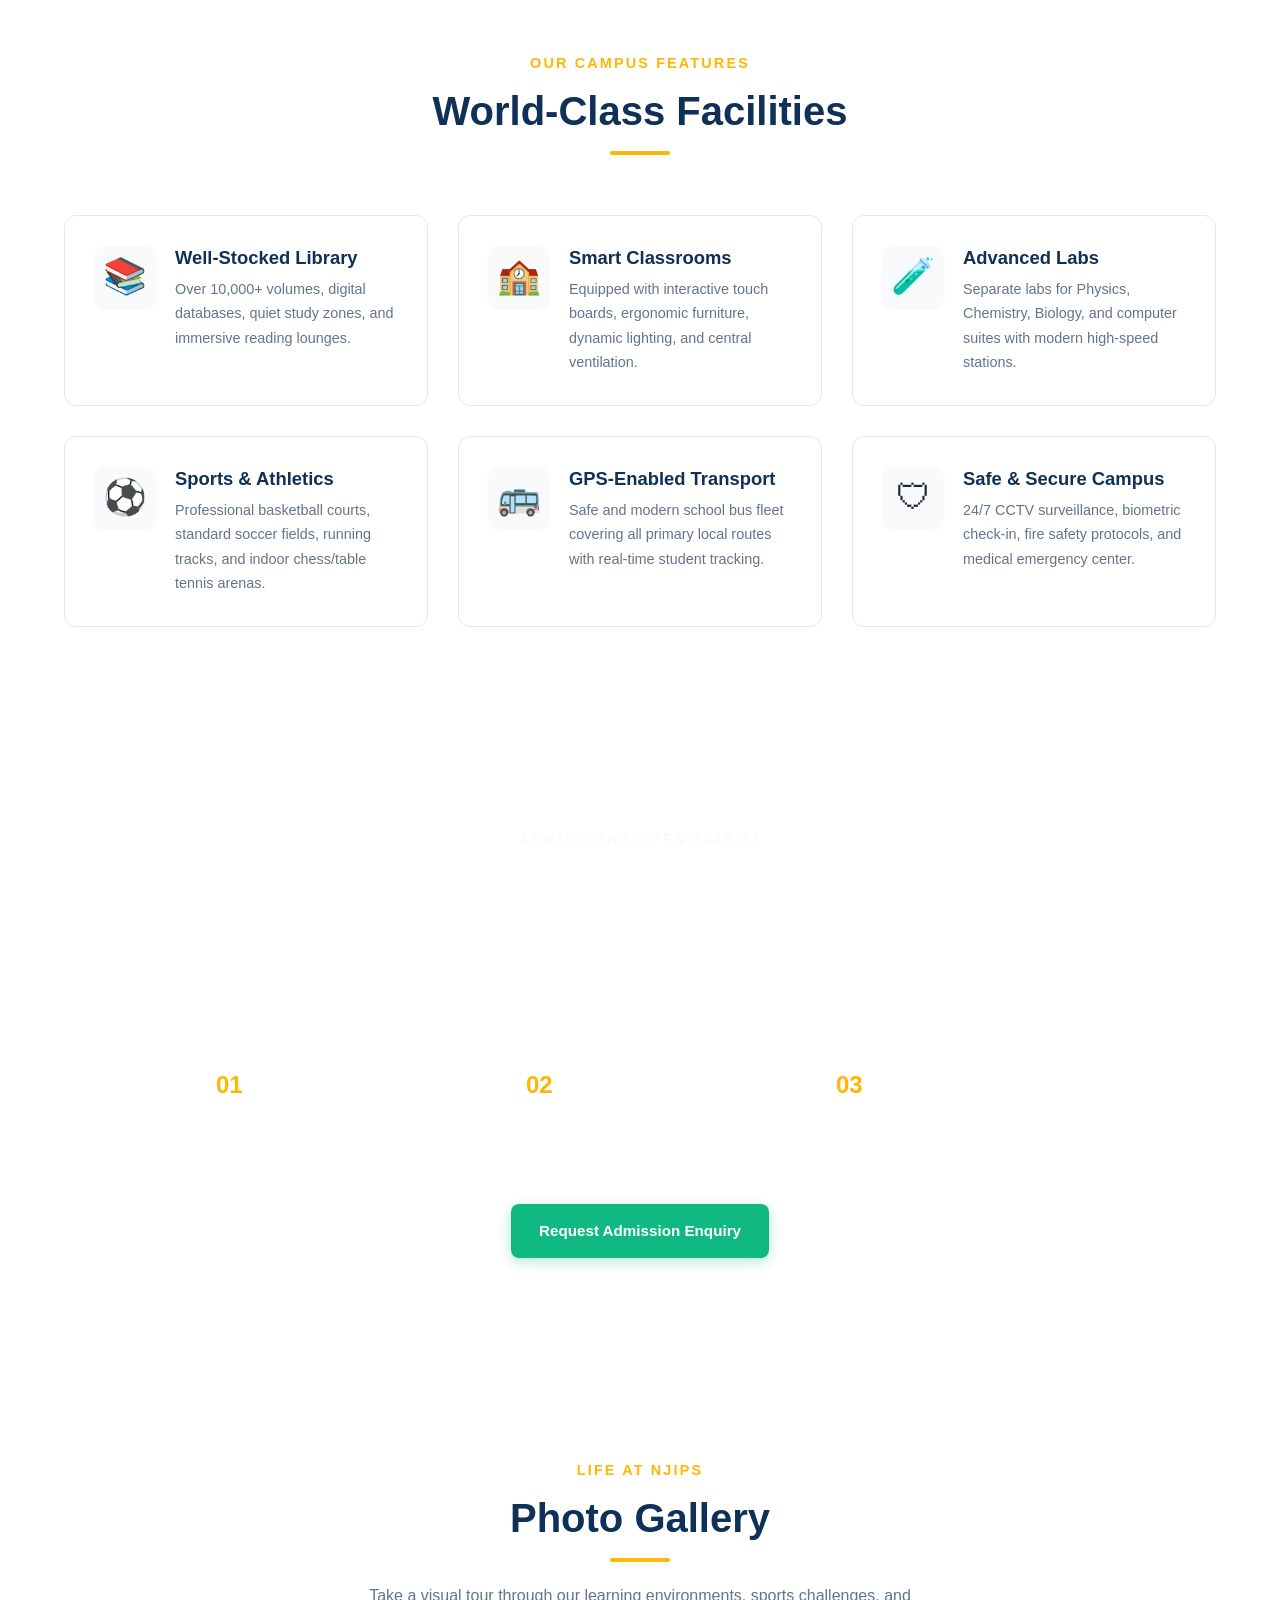
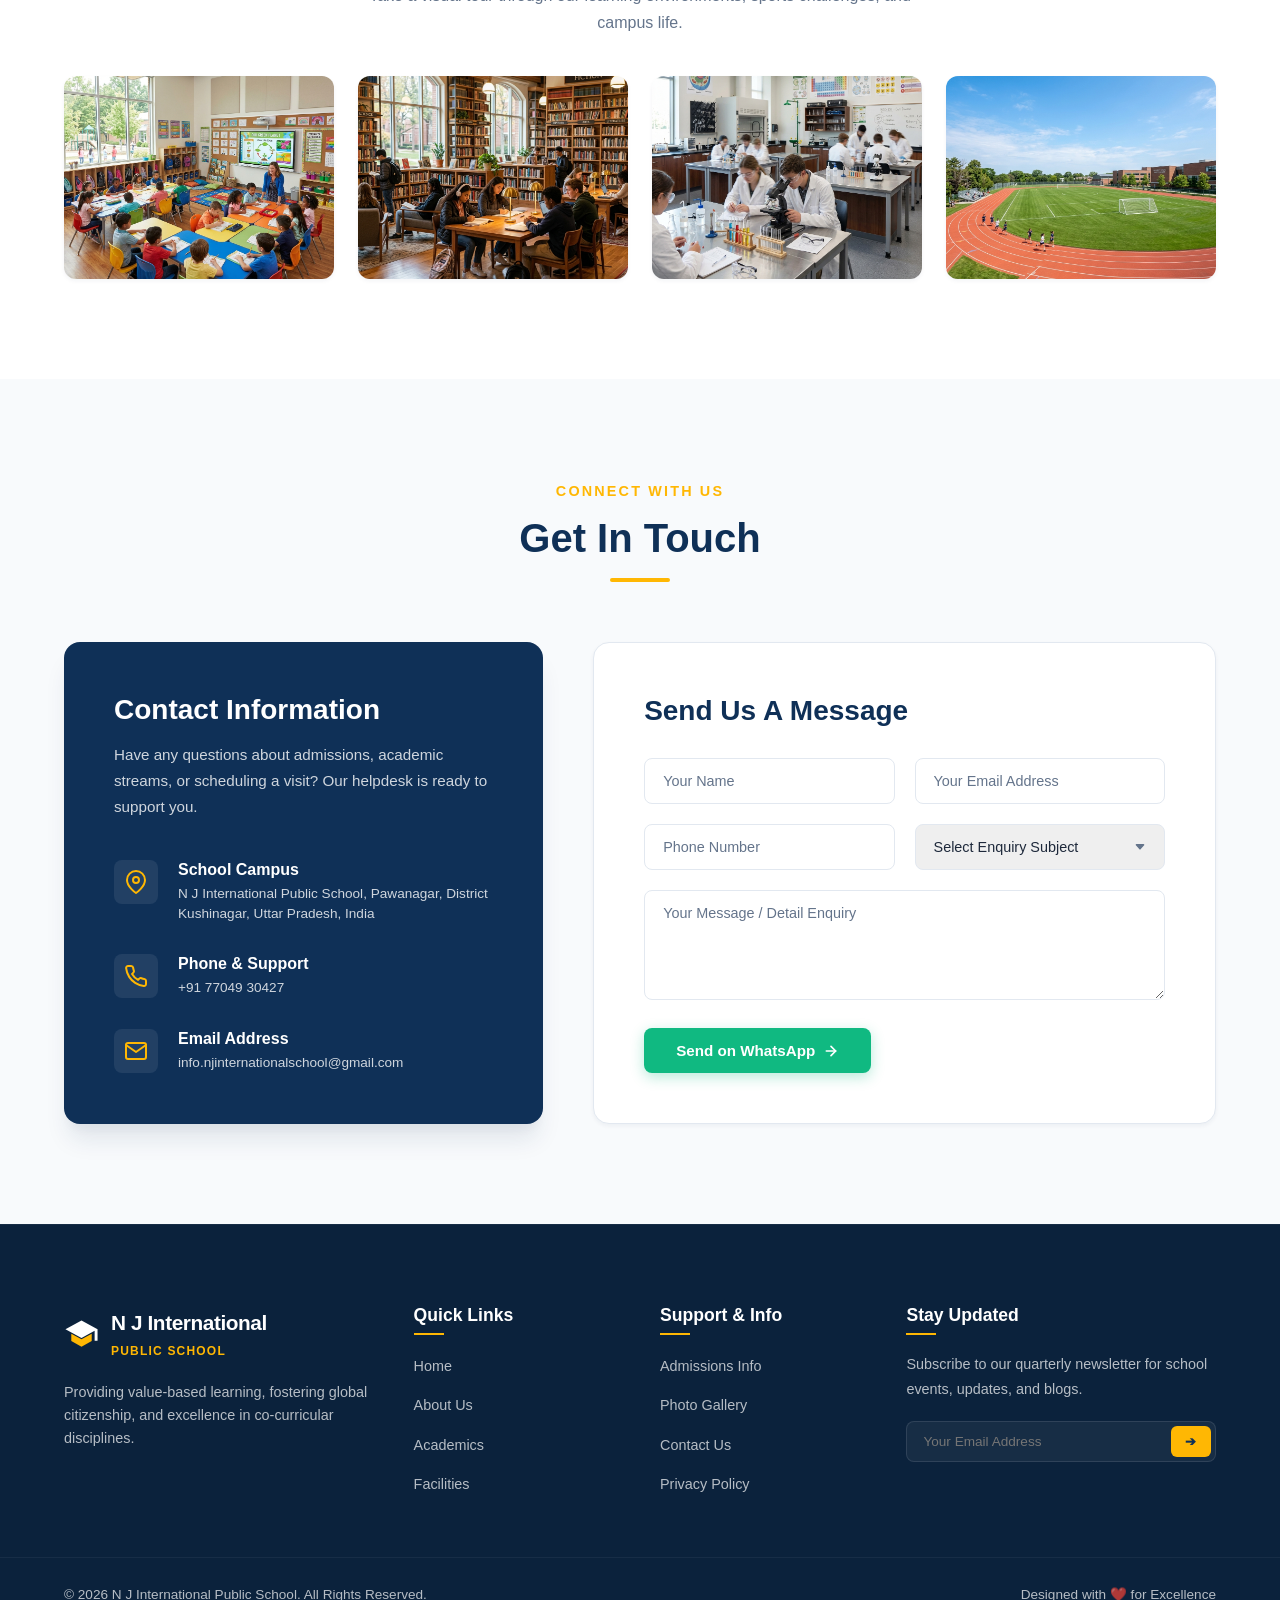
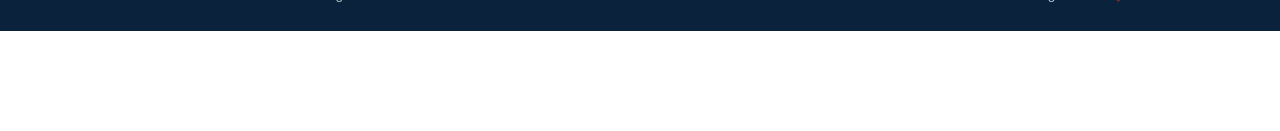
==== commit 6b4c99d9: "Update index.html" ====
--- a/index.html
+++ b/index.html
@@ -514,9 +514,9 @@
                             <svg width="24" height="24" viewBox="0 0 24 24" fill="none" stroke="currentColor" stroke-width="2" stroke-linecap="round" stroke-linejoin="round"><path d="M4 4h16c1.1 0 2 .9 2 2v12c0 1.1-.9 2-2 2H4c-1.1 0-2-.9-2-2V6c0-1.1.9-2 2-2z"/><polyline points="22,6 12,13 2,6"/></svg>
                         </div>
                         <div class="info-content">
-                            <h5>Email Address</h5>
-                            <p>admissions@njinternationalschool.com<br>info@njinternationalschool.com</p>
-                        </div>
+                                <h5>Email Address</h5>
+                                <p><a href="mailto:info.njinternationalschool@gmail.com" style="color:inherit;text-decoration:none;">info.njinternationalschool@gmail.com</a></p>
+                            </div>
                     </div>
                 </div>
             </div>
@@ -554,7 +554,7 @@
                     </div>
                     
                     <button type="submit" class="btn btn-primary btn-submit" id="btn-contact-submit">
-                        <span>Send Message</span>
+                        <span>Send on WhatsApp</span>
                         <svg class="submit-arrow" width="16" height="16" viewBox="0 0 24 24" fill="none" stroke="currentColor" stroke-width="2.5" stroke-linecap="round" stroke-linejoin="round"><line x1="5" y1="12" x2="19" y2="12"/><polyline points="12 5 19 12 12 19"/></svg>
                     </button>
                 </form>
--- a/css/style.css
+++ b/css/style.css
@@ -0,0 +1,1745 @@
+/* ==========================================
+   DESIGN SYSTEM & VARIABLES
+   ========================================== */
+:root {
+    /* Color Palette */
+    --color-primary: #0f3057;       /* Royal Blue-Navy */
+    --color-primary-light: #16407d; /* Lighter Navy */
+    --color-secondary: #ffb703;     /* Amber Gold */
+    --color-secondary-hover: #e5a400;
+    --color-success: #10b981;       /* Emerald Green */
+    --color-success-hover: #059669;
+    --color-text-dark: #1e293b;     /* Slate Dark */
+    --color-text-muted: #64748b;    /* Slate Muted */
+    --color-bg-light: #f8fafc;      /* Cold Off-white */
+    --color-bg-white: #ffffff;
+    --color-border: #e2e8f0;
+    
+    /* Shadows */
+    --shadow-sm: 0 2px 4px rgba(15, 48, 87, 0.05);
+    --shadow-md: 0 10px 15px -3px rgba(15, 48, 87, 0.08), 0 4px 6px -2px rgba(15, 48, 87, 0.03);
+    --shadow-lg: 0 20px 25px -5px rgba(15, 48, 87, 0.1), 0 10px 10px -5px rgba(15, 48, 87, 0.04);
+    --shadow-glow: 0 0 15px rgba(255, 183, 3, 0.35);
+
+    /* Typography */
+    --font-heading: 'Outfit', sans-serif;
+    --font-body: 'Plus Jakarta Sans', sans-serif;
+
+    /* Transitions */
+    --transition-fast: all 0.2s cubic-bezier(0.4, 0, 0.2, 1);
+    --transition-smooth: all 0.4s cubic-bezier(0.4, 0, 0.2, 1);
+}
+
+/* ==========================================
+   GLOBAL RESET & STYLES
+   ========================================== */
+* {
+    margin: 0;
+    padding: 0;
+    box-sizing: border-box;
+}
+
+html {
+    scroll-behavior: smooth;
+    font-size: 16px;
+}
+
+body {
+    font-family: var(--font-body);
+    color: var(--color-text-dark);
+    background-color: var(--color-bg-white);
+    line-height: 1.7;
+    overflow-x: hidden;
+}
+
+h1, h2, h3, h4, h5, h6 {
+    font-family: var(--font-heading);
+    font-weight: 700;
+    color: var(--color-primary);
+    line-height: 1.25;
+}
+
+a {
+    color: inherit;
+    text-decoration: none;
+    transition: var(--transition-fast);
+}
+
+img {
+    max-width: 100%;
+    height: auto;
+    display: block;
+}
+
+ul {
+    list-style: none;
+}
+
+/* ==========================================
+   UTILITY CLASSES
+   ========================================== */
+.container {
+    width: 90%;
+    max-width: 1200px;
+    margin: 0 auto;
+}
+
+.section-padding {
+    padding: 100px 0;
+}
+
+.light-bg {
+    background-color: var(--color-bg-light);
+}
+
+.text-white {
+    color: #fff !important;
+}
+
+.text-gold {
+    color: var(--color-secondary) !important;
+}
+
+.text-light {
+    color: var(--color-bg-light) !important;
+}
+
+/* Section Header styling */
+.section-header {
+    text-align: center;
+    margin-bottom: 60px;
+}
+
+.sub-title {
+    font-family: var(--font-heading);
+    font-size: 0.9rem;
+    font-weight: 700;
+    text-transform: uppercase;
+    letter-spacing: 0.15em;
+    color: var(--color-secondary);
+    display: block;
+    margin-bottom: 10px;
+}
+
+.section-title {
+    font-size: 2.5rem;
+    font-weight: 800;
+    position: relative;
+}
+
+.title-bar {
+    width: 60px;
+    height: 4px;
+    background-color: var(--color-secondary);
+    margin: 15px auto 0;
+    border-radius: 2px;
+}
+
+/* Buttons */
+.btn {
+    display: inline-flex;
+    align-items: center;
+    justify-content: center;
+    padding: 14px 28px;
+    font-family: var(--font-heading);
+    font-weight: 600;
+    font-size: 0.95rem;
+    border-radius: 8px;
+    cursor: pointer;
+    transition: var(--transition-smooth);
+    border: none;
+    gap: 8px;
+}
+
+.btn-primary {
+    background-color: var(--color-success);
+    color: #ffffff;
+    box-shadow: 0 4px 14px rgba(16, 185, 129, 0.3);
+}
+
+.btn-primary:hover {
+    background-color: var(--color-success-hover);
+    transform: translateY(-2px);
+    box-shadow: 0 6px 20px rgba(16, 185, 129, 0.4);
+}
+
+.btn-secondary {
+    background-color: transparent;
+    color: #ffffff;
+    border: 2px solid rgba(255, 255, 255, 0.4);
+    backdrop-filter: blur(5px);
+}
+
+.btn-secondary:hover {
+    background-color: #ffffff;
+    color: var(--color-primary);
+    border-color: #ffffff;
+    transform: translateY(-2px);
+}
+
+/* ==========================================
+   HEADER & NAVIGATION
+   ========================================== */
+header {
+    position: fixed;
+    top: 0;
+    left: 0;
+    width: 100%;
+    z-index: 1000;
+    background-color: transparent;
+    border-bottom: 1px solid rgba(255, 255, 255, 0.1);
+    transition: var(--transition-smooth);
+}
+
+header.scrolled {
+    background-color: rgba(15, 48, 87, 0.95);
+    backdrop-filter: blur(10px);
+    box-shadow: var(--shadow-md);
+    border-bottom-color: rgba(255, 255, 255, 0.05);
+    padding: 5px 0;
+}
+
+.header-container {
+    display: flex;
+    justify-content: space-between;
+    align-items: center;
+    padding: 20px 0;
+    transition: var(--transition-smooth);
+}
+
+header.scrolled .header-container {
+    padding: 10px 0;
+}
+
+.logo-area {
+    display: flex;
+    align-items: center;
+    gap: 12px;
+}
+
+.logo-icon svg {
+    display: block;
+}
+
+header.scrolled .logo-icon svg path:first-child {
+    fill: #ffffff;
+}
+
+.logo-text {
+    display: flex;
+    flex-direction: column;
+}
+
+.brand-name {
+    font-family: var(--font-heading);
+    font-size: 1.3rem;
+    font-weight: 800;
+    letter-spacing: -0.02em;
+    color: #ffffff;
+}
+
+.brand-sub {
+    font-family: var(--font-body);
+    font-size: 0.75rem;
+    font-weight: 600;
+    letter-spacing: 0.1em;
+    text-transform: uppercase;
+    color: var(--color-secondary);
+}
+
+.nav-bar {
+    display: flex;
+    align-items: center;
+}
+
+.nav-links {
+    display: flex;
+    gap: 30px;
+}
+
+.nav-link {
+    color: rgba(255, 255, 255, 0.8);
+    font-family: var(--font-heading);
+    font-weight: 500;
+    font-size: 0.95rem;
+    position: relative;
+    padding: 6px 0;
+}
+
+.nav-link:hover,
+.nav-link.active {
+    color: #ffffff;
+}
+
+.nav-link::after {
+    content: '';
+    position: absolute;
+    bottom: 0;
+    left: 0;
+    width: 0;
+    height: 2px;
+    background-color: var(--color-secondary);
+    transition: var(--transition-fast);
+}
+
+.nav-link:hover::after,
+.nav-link.active::after {
+    width: 100%;
+}
+
+/* Mobile Nav Toggle */
+.mobile-nav-toggle {
+    display: none;
+    background: transparent;
+    border: none;
+    cursor: pointer;
+    padding: 10px;
+    z-index: 1001;
+}
+
+.hamburger {
+    display: block;
+    width: 25px;
+    height: 2.5px;
+    background-color: #ffffff;
+    position: relative;
+    transition: var(--transition-fast);
+}
+
+.hamburger::before,
+.hamburger::after {
+    content: '';
+    position: absolute;
+    width: 25px;
+    height: 2.5px;
+    background-color: #ffffff;
+    left: 0;
+    transition: var(--transition-fast);
+}
+
+.hamburger::before { top: -8px; }
+.hamburger::after { bottom: -8px; }
+
+/* Hamburger Transform to X */
+.mobile-nav-toggle.open .hamburger {
+    background-color: transparent;
+}
+.mobile-nav-toggle.open .hamburger::before {
+    transform: rotate(45deg);
+    top: 0;
+}
+.mobile-nav-toggle.open .hamburger::after {
+    transform: rotate(-45deg);
+    bottom: 0;
+}
+
+/* ==========================================
+   HERO SECTION
+   ========================================== */
+.hero {
+    position: relative;
+    height: 100vh;
+    min-height: 600px;
+    background: url('../images/hero_campus.png') center/cover no-repeat;
+    display: flex;
+    align-items: center;
+    color: #ffffff;
+    overflow: hidden;
+}
+
+.hero-overlay {
+    position: absolute;
+    top: 0;
+    left: 0;
+    width: 100%;
+    height: 100%;
+    background: linear-gradient(135deg, rgba(15, 48, 87, 0.9) 0%, rgba(15, 48, 87, 0.5) 100%);
+    z-index: 1;
+}
+
+.hero-container {
+    position: relative;
+    z-index: 2;
+    margin-top: 80px;
+}
+
+.hero-content {
+    max-width: 650px;
+    animation: fadeUp 1s ease-out;
+}
+
+.hero-tag {
+    background-color: rgba(255, 183, 3, 0.2);
+    border: 1px solid rgba(255, 183, 3, 0.4);
+    color: var(--color-secondary);
+    padding: 6px 14px;
+    border-radius: 20px;
+    font-family: var(--font-heading);
+    font-size: 0.85rem;
+    font-weight: 700;
+    text-transform: uppercase;
+    letter-spacing: 0.08em;
+    display: inline-block;
+    margin-bottom: 20px;
+}
+
+.hero-title {
+    font-size: 3.5rem;
+    font-weight: 800;
+    line-height: 1.15;
+    color: #ffffff;
+    margin-bottom: 20px;
+    letter-spacing: -0.01em;
+}
+
+.hero-description {
+    font-size: 1.1rem;
+    color: rgba(255, 255, 255, 0.85);
+    margin-bottom: 35px;
+    font-weight: 400;
+}
+
+.hero-actions {
+    display: flex;
+    gap: 15px;
+}
+
+/* Shapes for floating premium feel */
+.hero-shapes .shape {
+    position: absolute;
+    border-radius: 50%;
+    background: linear-gradient(135deg, rgba(255, 183, 3, 0.15) 0%, rgba(255, 183, 3, 0) 70%);
+    filter: blur(80px);
+    z-index: 1;
+    pointer-events: none;
+}
+
+.shape-1 {
+    width: 400px;
+    height: 400px;
+    right: -100px;
+    top: -50px;
+}
+
+.shape-2 {
+    width: 300px;
+    height: 300px;
+    left: -50px;
+    bottom: -50px;
+}
+
+/* ==========================================
+   STATS BAR
+   ========================================== */
+.stats-bar {
+    background-color: var(--color-primary);
+    color: #ffffff;
+    padding: 40px 0;
+    position: relative;
+    z-index: 10;
+    box-shadow: var(--shadow-md);
+}
+
+.stats-container {
+    display: grid;
+    grid-template-columns: repeat(auto-fit, minmax(200px, 1fr));
+    gap: 30px;
+    text-align: center;
+}
+
+.stat-item {
+    border-right: 1px solid rgba(255, 255, 255, 0.1);
+}
+
+.stat-item:last-child {
+    border-right: none;
+}
+
+.stat-number {
+    font-family: var(--font-heading);
+    font-size: 2.5rem;
+    font-weight: 800;
+    color: var(--color-secondary);
+    display: block;
+    margin-bottom: 5px;
+    letter-spacing: -0.02em;
+}
+
+.stat-label {
+    font-family: var(--font-heading);
+    font-size: 0.9rem;
+    font-weight: 600;
+    text-transform: uppercase;
+    letter-spacing: 0.05em;
+    color: rgba(255, 255, 255, 0.85);
+}
+
+/* ==========================================
+   ABOUT US SECTION
+   ========================================== */
+.slogan-banner {
+    background: linear-gradient(135deg, rgba(15, 48, 87, 0.03) 0%, rgba(255, 183, 3, 0.05) 100%);
+    border: 1px solid var(--color-border);
+    border-radius: 16px;
+    padding: 35px 30px;
+    text-align: center;
+    margin-bottom: 55px;
+    box-shadow: var(--shadow-sm);
+}
+
+.slogan-banner h3 {
+    font-size: 1.7rem;
+    color: var(--color-primary);
+    margin-bottom: 8px;
+    font-weight: 800;
+}
+
+.slogan-banner p {
+    font-size: 0.95rem;
+    color: var(--color-text-muted);
+    font-weight: 500;
+}
+
+.about-wrapper {
+    display: grid;
+    grid-template-columns: 1.1fr 0.9fr;
+    gap: 50px;
+    align-items: center;
+}
+
+.about-headline {
+    font-size: 2rem;
+    font-weight: 800;
+    margin-bottom: 8px;
+    letter-spacing: -0.01em;
+}
+
+.about-subheadline {
+    font-size: 1.15rem;
+    color: var(--color-secondary-hover);
+    margin-bottom: 24px;
+    font-weight: 600;
+}
+
+.about-text {
+    color: var(--color-text-muted);
+    margin-bottom: 20px;
+}
+
+.about-image-side {
+    position: relative;
+}
+
+.about-image-wrapper {
+    position: relative;
+    border-radius: 16px;
+    overflow: hidden;
+    box-shadow: var(--shadow-lg);
+    border: 1px solid var(--color-border);
+}
+
+.about-image-wrapper img {
+    width: 100%;
+    height: 380px;
+    object-fit: cover;
+    transition: var(--transition-smooth);
+}
+
+.about-image-wrapper:hover img {
+    transform: scale(1.04);
+}
+
+.image-overlay-card {
+    position: absolute;
+    bottom: 20px;
+    left: 20px;
+    right: 20px;
+    background: rgba(15, 48, 87, 0.92);
+    backdrop-filter: blur(12px);
+    border: 1px solid rgba(255, 255, 255, 0.1);
+    padding: 20px;
+    border-radius: 12px;
+    color: #ffffff;
+    box-shadow: var(--shadow-md);
+}
+
+.image-overlay-card h5 {
+    color: var(--color-secondary);
+    font-size: 1.05rem;
+    margin-bottom: 5px;
+    font-weight: 700;
+}
+
+.image-overlay-card p {
+    font-size: 0.8rem;
+    color: rgba(255, 255, 255, 0.85);
+    line-height: 1.45;
+}
+
+/* Pillars grid */
+.about-pillars-grid {
+    display: grid;
+    grid-template-columns: repeat(3, 1fr);
+    gap: 30px;
+    margin-top: 60px;
+}
+
+.about-pillar-card {
+    background-color: var(--color-bg-white);
+    padding: 35px 30px;
+    border-radius: 16px;
+    border: 1px solid var(--color-border);
+    box-shadow: var(--shadow-sm);
+    transition: var(--transition-smooth);
+}
+
+.about-pillar-card:hover {
+    transform: translateY(-8px);
+    box-shadow: var(--shadow-lg);
+    border-color: rgba(15, 48, 87, 0.15);
+}
+
+.pillar-icon {
+    width: 48px;
+    height: 48px;
+    background-color: rgba(15, 48, 87, 0.05);
+    border-radius: 8px;
+    display: flex;
+    align-items: center;
+    justify-content: center;
+    color: var(--color-primary);
+    margin-bottom: 20px;
+    transition: var(--transition-fast);
+}
+
+.about-pillar-card:hover .pillar-icon {
+    background-color: var(--color-primary);
+    color: #ffffff;
+}
+
+.about-pillar-card h4 {
+    font-size: 1.25rem;
+    font-weight: 800;
+    margin-bottom: 10px;
+}
+
+.about-pillar-card p {
+    font-size: 0.9rem;
+    color: var(--color-text-muted);
+    line-height: 1.6;
+}
+
+.about-pillar-card strong {
+    color: var(--color-primary);
+}
+
+/* School Leadership Styling */
+.leadership-section {
+    margin-top: 80px;
+    padding-top: 60px;
+    border-top: 1px solid var(--color-border);
+}
+
+.leadership-section .small-header {
+    margin-bottom: 40px;
+}
+
+.leadership-grid {
+    display: grid;
+    grid-template-columns: repeat(auto-fit, minmax(280px, 1fr));
+    gap: 30px;
+    margin-top: 20px;
+}
+
+.leader-card {
+    background-color: var(--color-bg-white);
+    padding: 40px 30px;
+    border-radius: 16px;
+    border: 1px solid var(--color-border);
+    box-shadow: var(--shadow-sm);
+    text-align: center;
+    transition: var(--transition-smooth);
+    display: flex;
+    flex-direction: column;
+    align-items: center;
+}
+
+.leader-card:hover {
+    transform: translateY(-8px);
+    box-shadow: var(--shadow-lg);
+    border-color: rgba(15, 48, 87, 0.15);
+}
+
+.leader-avatar {
+    width: 80px;
+    height: 80px;
+    background: linear-gradient(135deg, var(--color-primary) 0%, var(--color-primary-light) 100%);
+    color: var(--color-secondary);
+    font-family: var(--font-heading);
+    font-size: 1.5rem;
+    font-weight: 800;
+    border-radius: 50%;
+    display: flex;
+    align-items: center;
+    justify-content: center;
+    margin-bottom: 20px;
+    border: 3px solid var(--color-secondary);
+    box-shadow: var(--shadow-md);
+    transition: var(--transition-smooth);
+}
+
+.leader-card:hover .leader-avatar {
+    transform: scale(1.1) rotate(5deg);
+    box-shadow: var(--shadow-glow);
+}
+
+.leader-card h4 {
+    font-size: 1.3rem;
+    font-weight: 800;
+    margin-bottom: 4px;
+}
+
+.leader-role {
+    font-family: var(--font-heading);
+    font-size: 0.85rem;
+    font-weight: 700;
+    text-transform: uppercase;
+    color: var(--color-secondary-hover);
+    letter-spacing: 0.08em;
+    margin-bottom: 15px;
+    background-color: rgba(255, 183, 3, 0.1);
+    padding: 3px 12px;
+    border-radius: 20px;
+}
+
+.leader-message {
+    font-size: 0.9rem;
+    color: var(--color-text-muted);
+    font-style: italic;
+    line-height: 1.6;
+}
+
+
+/* ==========================================
+   WHY CHOOSE US SECTION
+   ========================================== */
+.why-choose-wrapper {
+    display: grid;
+    grid-template-columns: 1.2fr 1fr;
+    gap: 60px;
+    align-items: center;
+}
+
+.why-choose-text h3 {
+    font-size: 2rem;
+    font-weight: 800;
+    margin-bottom: 15px;
+    letter-spacing: -0.01em;
+}
+
+.why-choose-lead {
+    color: var(--color-text-muted);
+    font-size: 1.05rem;
+    margin-bottom: 35px;
+}
+
+.why-points-grid {
+    display: flex;
+    flex-direction: column;
+    gap: 25px;
+}
+
+.why-point-item {
+    display: flex;
+    gap: 20px;
+    align-items: start;
+}
+
+.point-icon {
+    font-size: 1.8rem;
+    min-width: 52px;
+    height: 52px;
+    background-color: var(--color-bg-light);
+    border-radius: 12px;
+    display: flex;
+    align-items: center;
+    justify-content: center;
+    box-shadow: var(--shadow-sm);
+    transition: var(--transition-smooth);
+    border: 1px solid var(--color-border);
+}
+
+.why-point-item:hover .point-icon {
+    transform: scale(1.1) rotate(-5deg);
+    background-color: rgba(255, 183, 3, 0.1);
+    border-color: var(--color-secondary);
+}
+
+.why-point-item h5 {
+    font-size: 1.1rem;
+    font-weight: 700;
+    margin-bottom: 6px;
+}
+
+.why-point-item p {
+    font-size: 0.9rem;
+    color: var(--color-text-muted);
+    line-height: 1.55;
+}
+
+.why-choose-image {
+    position: relative;
+}
+
+.why-image-container {
+    position: relative;
+    border-radius: 20px;
+    overflow: hidden;
+    box-shadow: var(--shadow-lg);
+    border: 1px solid var(--color-border);
+}
+
+.why-image-container img {
+    width: 100%;
+    height: 480px;
+    object-fit: cover;
+    transition: var(--transition-smooth);
+}
+
+.why-image-container:hover img {
+    transform: scale(1.03);
+}
+
+.tech-glow-badge {
+    position: absolute;
+    top: 25px;
+    right: 25px;
+    background-color: rgba(15, 48, 87, 0.95);
+    border: 2px solid var(--color-secondary);
+    box-shadow: var(--shadow-glow);
+    padding: 8px 18px;
+    border-radius: 30px;
+    color: #ffffff;
+    font-family: var(--font-heading);
+    font-size: 0.85rem;
+    font-weight: 700;
+    backdrop-filter: blur(5px);
+}
+
+/* ==========================================
+   ACADEMICS SECTION
+   ========================================== */
+.academics-grid {
+    display: grid;
+    grid-template-columns: 1fr 1.1fr;
+    gap: 60px;
+    align-items: start;
+}
+
+.academic-text-column h3 {
+    font-size: 1.8rem;
+    margin-bottom: 20px;
+}
+
+.academic-text-column > p {
+    color: var(--color-text-muted);
+    margin-bottom: 35px;
+}
+
+.academics-bullets {
+    display: flex;
+    flex-direction: column;
+    gap: 24px;
+}
+
+.bullet-item {
+    display: flex;
+    gap: 15px;
+}
+
+.bullet-check {
+    width: 24px;
+    height: 24px;
+    min-width: 24px;
+    background-color: rgba(16, 185, 129, 0.1);
+    color: var(--color-success);
+    border-radius: 50%;
+    display: flex;
+    align-items: center;
+    justify-content: center;
+    font-weight: bold;
+    font-size: 0.85rem;
+}
+
+.bullet-item h5 {
+    font-size: 1.05rem;
+    font-weight: 700;
+    margin-bottom: 4px;
+}
+
+.bullet-item p {
+    font-size: 0.9rem;
+    color: var(--color-text-muted);
+}
+
+.academics-cards-column {
+    display: flex;
+    flex-direction: column;
+    gap: 20px;
+}
+
+.academic-tier-card {
+    background-color: var(--color-bg-white);
+    padding: 30px;
+    border-radius: 12px;
+    border: 1px solid var(--color-border);
+    transition: var(--transition-smooth);
+}
+
+.academic-tier-card:hover {
+    transform: translateY(-5px);
+    box-shadow: var(--shadow-md);
+}
+
+.academic-tier-card.featured-tier {
+    border-left: 5px solid var(--color-secondary);
+    box-shadow: var(--shadow-sm);
+}
+
+.tier-header {
+    display: flex;
+    justify-content: space-between;
+    align-items: center;
+    margin-bottom: 12px;
+}
+
+.tier-header h4 {
+    font-size: 1.25rem;
+    font-weight: 700;
+}
+
+.tier-age {
+    background-color: rgba(15, 48, 87, 0.05);
+    padding: 4px 10px;
+    border-radius: 20px;
+    font-size: 0.75rem;
+    font-weight: 700;
+    text-transform: uppercase;
+    color: var(--color-primary);
+}
+
+.featured-tier .tier-age {
+    background-color: rgba(255, 183, 3, 0.15);
+    color: var(--color-secondary-hover);
+}
+
+.academic-tier-card p {
+    font-size: 0.9rem;
+    color: var(--color-text-muted);
+}
+
+/* ==========================================
+   FACILITIES SECTION
+   ========================================== */
+.facilities-grid {
+    display: grid;
+    grid-template-columns: repeat(auto-fit, minmax(320px, 1fr));
+    gap: 30px;
+}
+
+.facility-card {
+    background-color: var(--color-bg-white);
+    padding: 30px;
+    border-radius: 12px;
+    border: 1px solid var(--color-border);
+    display: flex;
+    gap: 20px;
+    transition: var(--transition-smooth);
+}
+
+.facility-card:hover {
+    transform: translateY(-5px);
+    box-shadow: var(--shadow-lg);
+    border-color: rgba(15, 48, 87, 0.1);
+}
+
+.facility-icon {
+    font-size: 2.2rem;
+    width: 60px;
+    height: 60px;
+    background-color: var(--color-bg-light);
+    border-radius: 10px;
+    display: flex;
+    align-items: center;
+    justify-content: center;
+    min-width: 60px;
+    box-shadow: var(--shadow-sm);
+    transition: var(--transition-smooth);
+}
+
+.facility-card:hover .facility-icon {
+    transform: scale(1.1);
+    background-color: rgba(255, 183, 3, 0.1);
+}
+
+.facility-info h4 {
+    font-size: 1.15rem;
+    font-weight: 700;
+    margin-bottom: 8px;
+}
+
+.facility-info p {
+    font-size: 0.9rem;
+    color: var(--color-text-muted);
+}
+
+/* ==========================================
+   ADMISSIONS SECTION
+   ========================================== */
+.admissions-section {
+    background: linear-gradient(135deg, rgba(15, 48, 87, 0.95) 0%, rgba(15, 48, 87, 0.98) 100%),
+                url('../images/hero_campus.png') center/cover no-repeat;
+    background-attachment: fixed;
+    color: #ffffff;
+}
+
+.admissions-container {
+    max-width: 900px;
+    text-align: center;
+}
+
+.admissions-title {
+    color: #ffffff;
+    font-size: 2.2rem;
+    margin-bottom: 20px;
+}
+
+.admissions-p {
+    color: rgba(255, 255, 255, 0.85);
+    max-width: 700px;
+    margin: 0 auto 40px;
+}
+
+.admissions-steps {
+    display: grid;
+    grid-template-columns: repeat(3, 1fr);
+    gap: 30px;
+    text-align: left;
+    margin-bottom: 45px;
+}
+
+.step-card {
+    background-color: rgba(255, 255, 255, 0.05);
+    border: 1px solid rgba(255, 255, 255, 0.1);
+    padding: 25px;
+    border-radius: 12px;
+    display: flex;
+    gap: 15px;
+    align-items: start;
+    backdrop-filter: blur(5px);
+    transition: var(--transition-smooth);
+}
+
+.step-card:hover {
+    background-color: rgba(255, 255, 255, 0.08);
+    transform: translateY(-3px);
+}
+
+.step-num {
+    font-family: var(--font-heading);
+    font-size: 1.5rem;
+    font-weight: 800;
+    color: var(--color-secondary);
+    line-height: 1;
+}
+
+.step-card h6 {
+    font-size: 1rem;
+    font-weight: 700;
+    color: #ffffff;
+    margin-bottom: 5px;
+}
+
+.step-card p {
+    font-size: 0.8rem;
+    color: rgba(255, 255, 255, 0.7);
+    line-height: 1.4;
+}
+
+/* ==========================================
+   GALLERY SECTION
+   ========================================== */
+.gallery-lead {
+    text-align: center;
+    color: var(--color-text-muted);
+    max-width: 600px;
+    margin: -40px auto 40px;
+}
+
+.gallery-grid {
+    display: grid;
+    grid-template-columns: repeat(auto-fit, minmax(260px, 1fr));
+    gap: 24px;
+}
+
+.gallery-item {
+    position: relative;
+    border-radius: 12px;
+    overflow: hidden;
+    aspect-ratio: 4/3;
+    box-shadow: var(--shadow-sm);
+    cursor: pointer;
+}
+
+.gallery-item img {
+    width: 100%;
+    height: 100%;
+    object-fit: cover;
+    transition: transform 0.6s cubic-bezier(0.4, 0, 0.2, 1);
+}
+
+.gallery-overlay {
+    position: absolute;
+    top: 0;
+    left: 0;
+    width: 100%;
+    height: 100%;
+    background: linear-gradient(to top, rgba(15, 48, 87, 0.9) 0%, rgba(15, 48, 87, 0.2) 70%, rgba(15, 48, 87, 0) 100%);
+    padding: 24px;
+    display: flex;
+    flex-direction: column;
+    justify-content: flex-end;
+    opacity: 0;
+    transition: var(--transition-smooth);
+    z-index: 2;
+}
+
+.zoom-icon {
+    position: absolute;
+    top: 20px;
+    right: 20px;
+    width: 40px;
+    height: 40px;
+    background-color: var(--color-secondary);
+    color: var(--color-primary);
+    border-radius: 50%;
+    display: flex;
+    align-items: center;
+    justify-content: center;
+    font-size: 1.4rem;
+    font-weight: bold;
+    box-shadow: var(--shadow-md);
+    transform: scale(0.5);
+    transition: transform 0.4s cubic-bezier(0.175, 0.885, 0.32, 1.275);
+}
+
+.gallery-overlay h4 {
+    color: #ffffff;
+    font-size: 1.15rem;
+    font-weight: 700;
+    margin-bottom: 2px;
+    transform: translateY(10px);
+    transition: transform 0.4s cubic-bezier(0.4, 0, 0.2, 1);
+}
+
+.gallery-overlay p {
+    color: rgba(255, 255, 255, 0.8);
+    font-size: 0.85rem;
+    transform: translateY(15px);
+    transition: transform 0.4s cubic-bezier(0.4, 0, 0.2, 1);
+}
+
+.gallery-item:hover img {
+    transform: scale(1.1);
+}
+
+.gallery-item:hover .gallery-overlay {
+    opacity: 1;
+}
+
+.gallery-item:hover .zoom-icon {
+    transform: scale(1);
+}
+
+.gallery-item:hover .gallery-overlay h4,
+.gallery-item:hover .gallery-overlay p {
+    transform: translateY(0);
+}
+
+/* ==========================================
+   CONTACT US SECTION
+   ========================================== */
+.contact-wrapper {
+    display: grid;
+    grid-template-columns: 1fr 1.3fr;
+    gap: 50px;
+}
+
+.contact-details {
+    background-color: var(--color-primary);
+    color: #ffffff;
+    padding: 50px;
+    border-radius: 16px;
+    box-shadow: var(--shadow-lg);
+    display: flex;
+    flex-direction: column;
+}
+
+.contact-details h3 {
+    color: #ffffff;
+    font-size: 1.75rem;
+    margin-bottom: 15px;
+}
+
+.contact-intro {
+    color: rgba(255, 255, 255, 0.8);
+    font-size: 0.95rem;
+    margin-bottom: 40px;
+}
+
+.contact-info-list {
+    display: flex;
+    flex-direction: column;
+    gap: 30px;
+}
+
+.contact-info-item {
+    display: flex;
+    gap: 20px;
+    align-items: flex-start;
+}
+
+.info-icon {
+    width: 44px;
+    height: 44px;
+    background-color: rgba(255, 255, 255, 0.08);
+    border-radius: 8px;
+    display: flex;
+    align-items: center;
+    justify-content: center;
+    color: var(--color-secondary);
+    min-width: 44px;
+}
+
+.info-content h5 {
+    color: #ffffff;
+    font-size: 1rem;
+    font-weight: 700;
+    margin-bottom: 4px;
+}
+
+.info-content p {
+    color: rgba(255, 255, 255, 0.8);
+    font-size: 0.85rem;
+    line-height: 1.5;
+}
+
+/* Contact Form container */
+.contact-form-container {
+    background-color: var(--color-bg-white);
+    padding: 50px;
+    border-radius: 16px;
+    border: 1px solid var(--color-border);
+    box-shadow: var(--shadow-sm);
+}
+
+.contact-form-container h3 {
+    font-size: 1.75rem;
+    margin-bottom: 30px;
+}
+
+.contact-form {
+    display: flex;
+    flex-direction: column;
+    gap: 20px;
+}
+
+.form-row {
+    display: grid;
+    grid-template-columns: 1fr 1fr;
+    gap: 20px;
+}
+
+.form-group {
+    width: 100%;
+}
+
+.contact-form input,
+.contact-form select,
+.contact-form textarea {
+    width: 100%;
+    padding: 14px 18px;
+    border-radius: 8px;
+    border: 1px solid var(--color-border);
+    font-family: var(--font-body);
+    font-size: 0.9rem;
+    color: var(--color-text-dark);
+    outline: none;
+    transition: var(--transition-fast);
+}
+
+.contact-form select {
+    appearance: none;
+    background-image: url("data:image/svg+xml,%3Csvg xmlns='http://www.w3.org/2000/svg' width='12' height='12' fill='%2364748b' viewBox='0 0 16 16'%3E%3Cpath d='M7.247 11.14 2.451 5.658C1.885 5.013 2.345 4 3.204 4h9.592a1 1 0 0 1 .753 1.659l-4.796 5.48a1 1 0 0 1-1.506 0z'/%3E%3C/svg%3E");
+    background-repeat: no-repeat;
+    background-position: right 18px center;
+}
+
+.contact-form input::placeholder,
+.contact-form textarea::placeholder {
+    color: var(--color-text-muted);
+}
+
+.contact-form input:focus,
+.contact-form select:focus,
+.contact-form textarea:focus {
+    border-color: var(--color-primary-light);
+    box-shadow: 0 0 0 4px rgba(15, 48, 87, 0.08);
+}
+
+.btn-submit {
+    align-self: flex-start;
+    padding: 14px 32px;
+}
+
+.submit-arrow {
+    transition: transform 0.3s ease;
+}
+
+.btn-submit:hover .submit-arrow {
+    transform: translateX(4px);
+}
+
+/* ==========================================
+   FOOTER SECTION
+   ========================================== */
+.footer {
+    background-color: #0b223c;
+    color: rgba(255, 255, 255, 0.7);
+    padding: 80px 0 0;
+    border-top: 1px solid rgba(255, 255, 255, 0.05);
+}
+
+.footer-grid {
+    display: grid;
+    grid-template-columns: 1.5fr 1fr 1fr 1.5fr;
+    gap: 40px;
+    margin-bottom: 60px;
+}
+
+.footer-brand-column .logo-area {
+    margin-bottom: 20px;
+}
+
+.footer-desc {
+    font-size: 0.9rem;
+    line-height: 1.6;
+}
+
+.footer-links-column h4,
+.footer-newsletter-column h4 {
+    color: #ffffff;
+    font-size: 1.1rem;
+    font-weight: 700;
+    margin-bottom: 25px;
+    position: relative;
+}
+
+.footer-links-column h4::after,
+.footer-newsletter-column h4::after {
+    content: '';
+    position: absolute;
+    bottom: -8px;
+    left: 0;
+    width: 30px;
+    height: 2px;
+    background-color: var(--color-secondary);
+}
+
+.footer-links-column ul {
+    display: flex;
+    flex-direction: column;
+    gap: 12px;
+}
+
+.footer-links-column a {
+    font-size: 0.9rem;
+    transition: var(--transition-fast);
+}
+
+.footer-links-column a:hover {
+    color: var(--color-secondary);
+    padding-left: 4px;
+}
+
+.footer-newsletter-column p {
+    font-size: 0.9rem;
+    margin-bottom: 20px;
+}
+
+.newsletter-form {
+    display: flex;
+    position: relative;
+}
+
+.newsletter-form input {
+    width: 100%;
+    padding: 12px 50px 12px 16px;
+    border-radius: 8px;
+    border: 1px solid rgba(255, 255, 255, 0.1);
+    background-color: rgba(255, 255, 255, 0.05);
+    color: #ffffff;
+    font-size: 0.85rem;
+    outline: none;
+}
+
+.newsletter-form input:focus {
+    border-color: var(--color-secondary);
+    background-color: rgba(255, 255, 255, 0.08);
+}
+
+.newsletter-form button {
+    position: absolute;
+    right: 5px;
+    top: 5px;
+    bottom: 5px;
+    width: 40px;
+    border-radius: 6px;
+    background-color: var(--color-secondary);
+    color: var(--color-primary);
+    border: none;
+    cursor: pointer;
+    font-weight: bold;
+    transition: var(--transition-fast);
+}
+
+.newsletter-form button:hover {
+    background-color: var(--color-secondary-hover);
+}
+
+.footer-bottom {
+    border-top: 1px solid rgba(255, 255, 255, 0.05);
+    padding: 25px 0;
+    font-size: 0.85rem;
+}
+
+.footer-bottom-flex {
+    display: flex;
+    justify-content: space-between;
+    align-items: center;
+}
+
+/* ==========================================
+   LIGHTBOX MODAL FOR GALLERY
+   ========================================== */
+.lightbox {
+    position: fixed;
+    top: 0;
+    left: 0;
+    width: 100%;
+    height: 100%;
+    background-color: rgba(15, 48, 87, 0.98);
+    z-index: 2000;
+    display: none;
+    align-items: center;
+    justify-content: center;
+    opacity: 0;
+    transition: opacity 0.3s ease;
+}
+
+.lightbox.active {
+    display: flex;
+    opacity: 1;
+}
+
+.lightbox-content {
+    max-width: 80%;
+    max-height: 80vh;
+    position: relative;
+    animation: zoomIn 0.3s ease-out;
+}
+
+.lightbox-content img {
+    max-width: 100%;
+    max-height: 70vh;
+    border-radius: 8px;
+    box-shadow: var(--shadow-lg);
+    border: 3px solid rgba(255, 255, 255, 0.1);
+}
+
+.lightbox-caption {
+    color: #ffffff;
+    margin-top: 15px;
+    text-align: center;
+}
+
+.lightbox-caption h4 {
+    color: var(--color-secondary);
+    font-size: 1.2rem;
+    margin-bottom: 5px;
+}
+
+.lightbox-caption p {
+    font-size: 0.9rem;
+    color: rgba(255, 255, 255, 0.8);
+}
+
+.lightbox-close {
+    position: absolute;
+    top: 30px;
+    right: 30px;
+    background: transparent;
+    border: none;
+    color: #ffffff;
+    font-size: 2.5rem;
+    cursor: pointer;
+    line-height: 1;
+    transition: var(--transition-fast);
+}
+
+.lightbox-close:hover {
+    color: var(--color-secondary);
+    transform: rotate(90deg);
+}
+
+.lightbox-nav {
+    position: absolute;
+    top: 50%;
+    transform: translateY(-50%);
+    background-color: rgba(255, 255, 255, 0.05);
+    border: 1px solid rgba(255, 255, 255, 0.1);
+    color: #ffffff;
+    width: 50px;
+    height: 50px;
+    border-radius: 50%;
+    cursor: pointer;
+    font-size: 1.2rem;
+    display: flex;
+    align-items: center;
+    justify-content: center;
+    transition: var(--transition-fast);
+}
+
+.lightbox-nav:hover {
+    background-color: var(--color-secondary);
+    color: var(--color-primary);
+    border-color: var(--color-secondary);
+}
+
+.nav-prev { left: 30px; }
+.nav-next { right: 30px; }
+
+/* ==========================================
+   TOAST NOTIFICATIONS
+   ========================================== */
+.toast-container {
+    position: fixed;
+    top: 30px;
+    right: 30px;
+    z-index: 3000;
+    display: flex;
+    flex-direction: column;
+    gap: 10px;
+}
+
+.toast {
+    background-color: var(--color-primary);
+    color: #ffffff;
+    padding: 16px 24px;
+    border-radius: 8px;
+    box-shadow: var(--shadow-lg);
+    border-left: 4px solid var(--color-secondary);
+    display: flex;
+    align-items: center;
+    gap: 12px;
+    min-width: 300px;
+    animation: slideInRight 0.3s cubic-bezier(0.175, 0.885, 0.32, 1.275);
+    transition: opacity 0.3s ease, transform 0.3s ease;
+}
+
+.toast.toast-success {
+    border-left-color: var(--color-success);
+}
+
+.toast.toast-error {
+    border-left-color: #ef4444;
+}
+
+.toast.hide {
+    opacity: 0;
+    transform: translateY(-10px);
+}
+
+/* ==========================================
+   KEYFRAME ANIMATIONS
+   ========================================== */
+@keyframes fadeUp {
+    from {
+        opacity: 0;
+        transform: translateY(30px);
+    }
+    to {
+        opacity: 1;
+        transform: translateY(0);
+    }
+}
+
+@keyframes zoomIn {
+    from {
+        transform: scale(0.95);
+        opacity: 0;
+    }
+    to {
+        transform: scale(1);
+        opacity: 1;
+    }
+}
+
+@keyframes slideInRight {
+    from {
+        transform: translateX(100%);
+        opacity: 0;
+    }
+    to {
+        transform: translateX(0);
+        opacity: 1;
+    }
+}
+
+/* ==========================================
+   RESPONSIVE QUERIES
+   ========================================== */
+@media (max-width: 1024px) {
+    .about-wrapper,
+    .academics-grid,
+    .about-pillars-grid,
+    .why-choose-wrapper {
+        grid-template-columns: 1fr;
+        gap: 45px;
+    }
+    
+    .footer-grid {
+        grid-template-columns: 1.5fr 1fr 1fr;
+    }
+    
+    .footer-newsletter-column {
+        grid-column: span 3;
+    }
+}
+
+@media (max-width: 768px) {
+    html {
+        font-size: 15px;
+    }
+
+    .section-padding {
+        padding: 70px 0;
+    }
+
+    .section-title {
+        font-size: 2rem;
+    }
+
+    .btn-submit {
+        align-self: stretch;
+    }
+
+    /* Header adjustments */
+    .mobile-nav-toggle {
+        display: block;
+    }
+
+    .nav-bar {
+        position: fixed;
+        top: 0;
+        right: -100%;
+        width: 80%;
+        max-width: 320px;
+        height: 100vh;
+        background-color: var(--color-primary);
+        z-index: 999;
+        box-shadow: -10px 0 30px rgba(0, 0, 0, 0.25);
+        transition: right 0.4s ease;
+        padding: 100px 40px 40px;
+    }
+
+    .nav-bar.open {
+        right: 0;
+    }
+
+    .nav-links {
+        flex-direction: column;
+        gap: 25px;
+    }
+
+    .nav-link {
+        color: rgba(255, 255, 255, 0.7);
+        font-size: 1.15rem;
+    }
+
+    /* Hero adjustments */
+    .hero-title {
+        font-size: 2.6rem;
+    }
+
+    .hero-description {
+        font-size: 1rem;
+    }
+
+    .hero-actions {
+        flex-direction: column;
+        gap: 12px;
+    }
+
+    /* Admissions steps */
+    .admissions-steps {
+        grid-template-columns: 1fr;
+        gap: 15px;
+    }
+
+    /* Contact adjustments */
+    .contact-wrapper {
+        grid-template-columns: 1fr;
+    }
+    
+    .contact-details {
+        padding: 30px;
+    }
+
+    .contact-form-container {
+        padding: 30px;
+    }
+
+    .form-row {
+        grid-template-columns: 1fr;
+        gap: 15px;
+    }
+
+    /* Footer adjustments */
+    .footer-grid {
+        grid-template-columns: 1fr;
+        gap: 30px;
+    }
+
+    .footer-newsletter-column {
+        grid-column: span 1;
+    }
+
+    .footer-bottom-flex {
+        flex-direction: column;
+        gap: 10px;
+        text-align: center;
+    }
+
+    .why-image-container img {
+        height: 320px;
+    }
+
+    .about-image-wrapper img {
+        height: 280px;
+    }
+
+    .slogan-banner h3 {
+        font-size: 1.3rem;
+    }
+}
